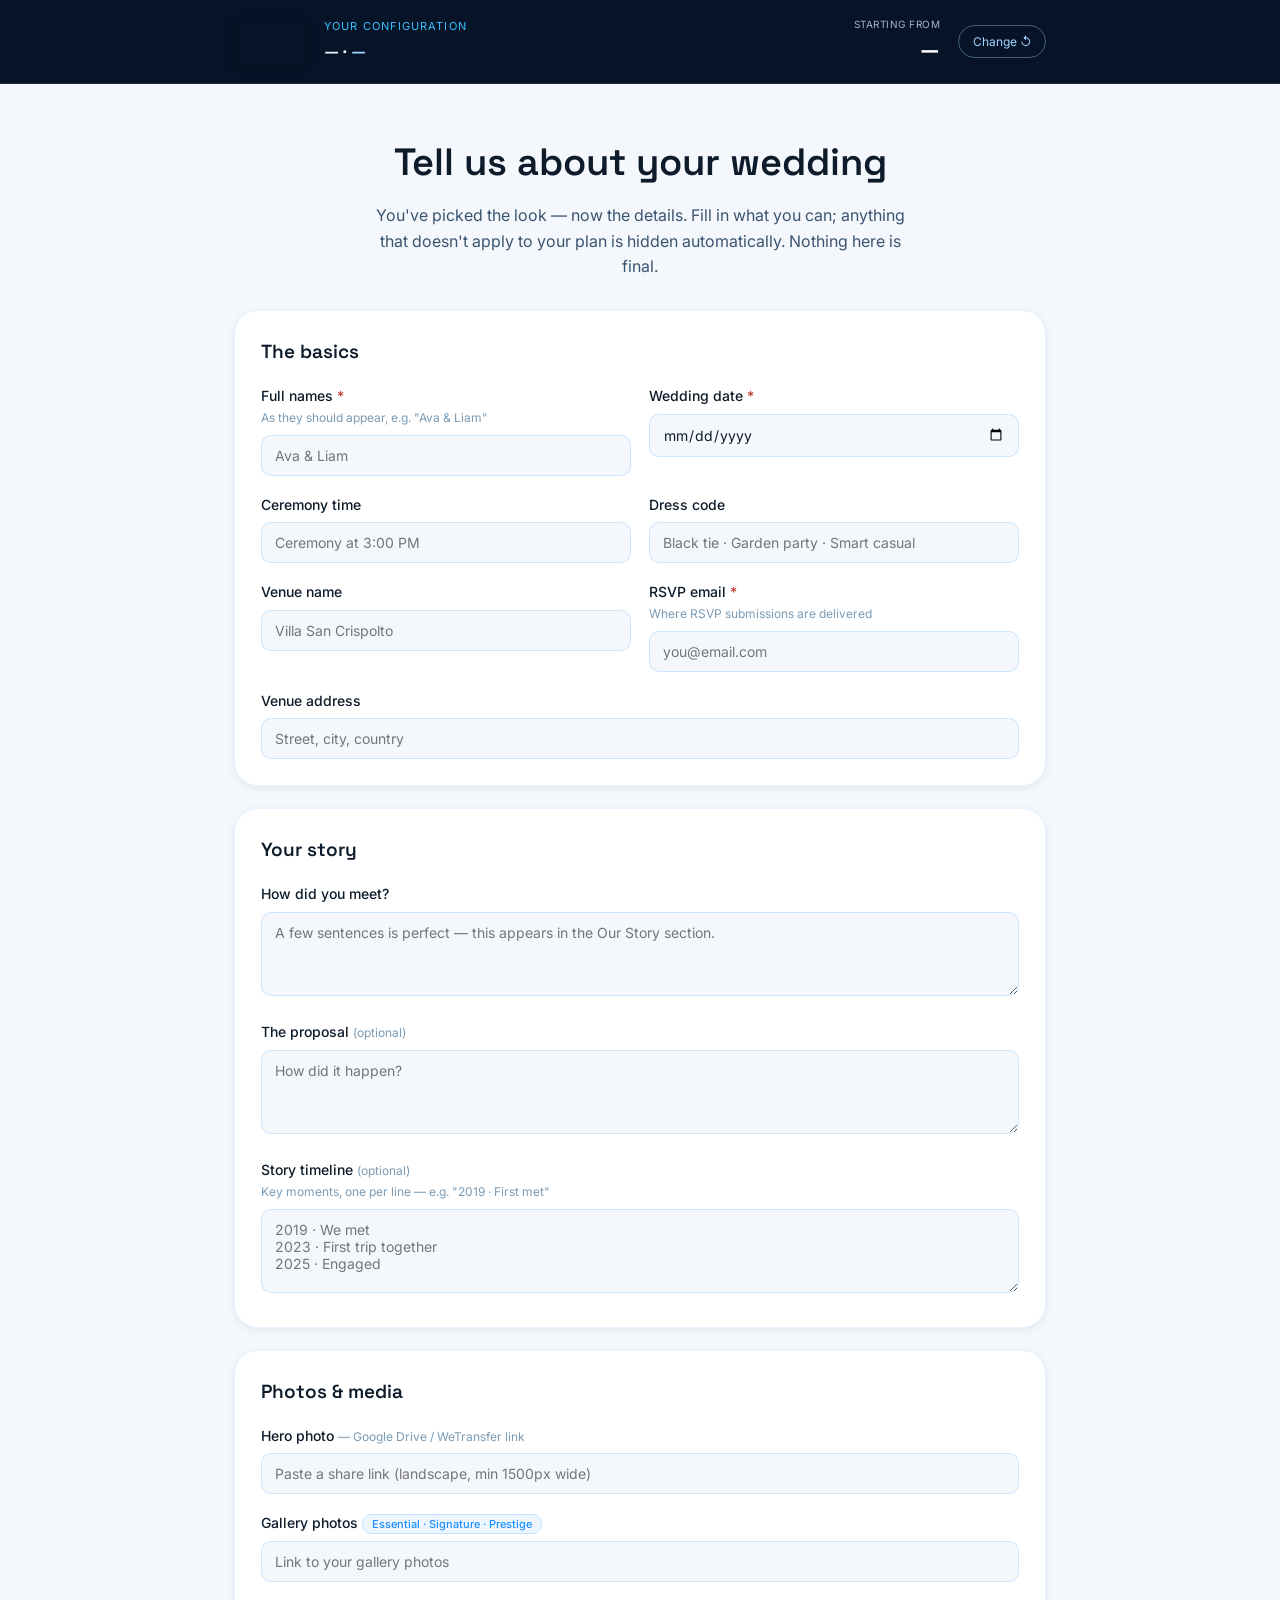
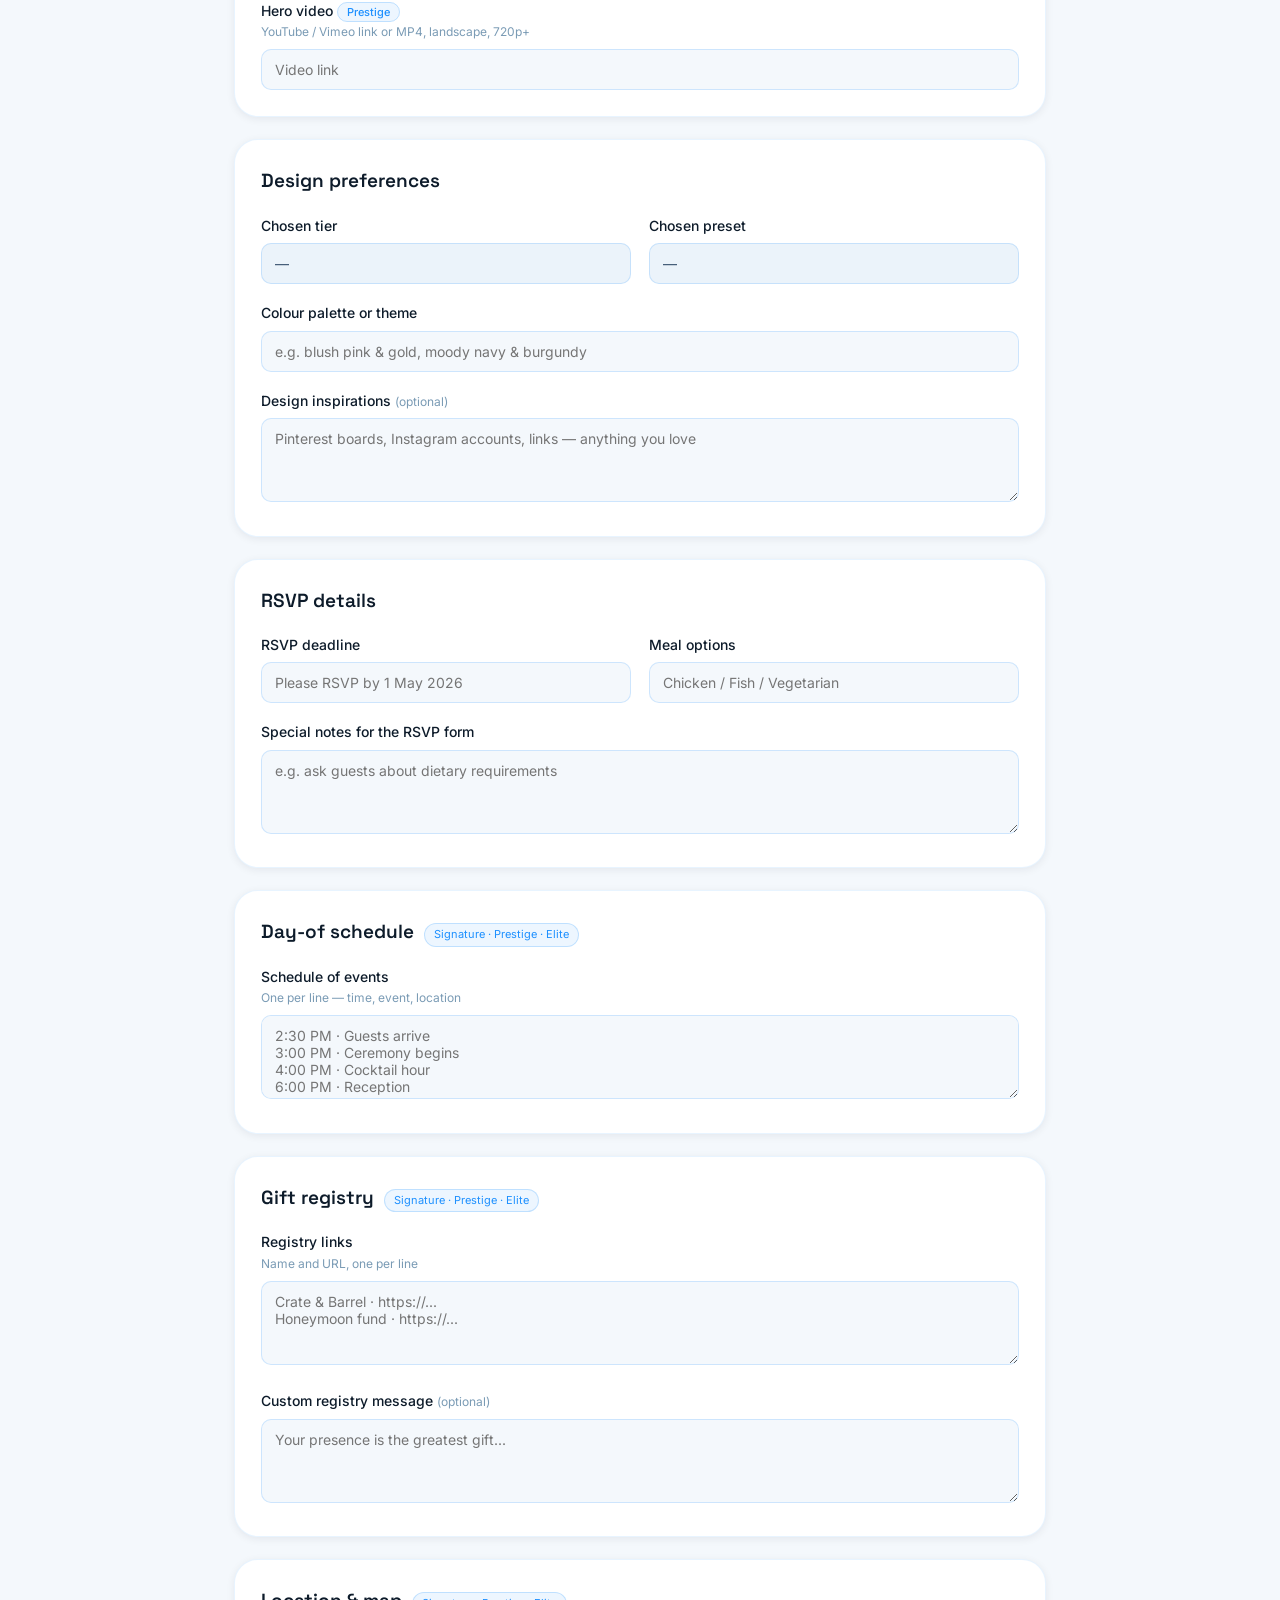
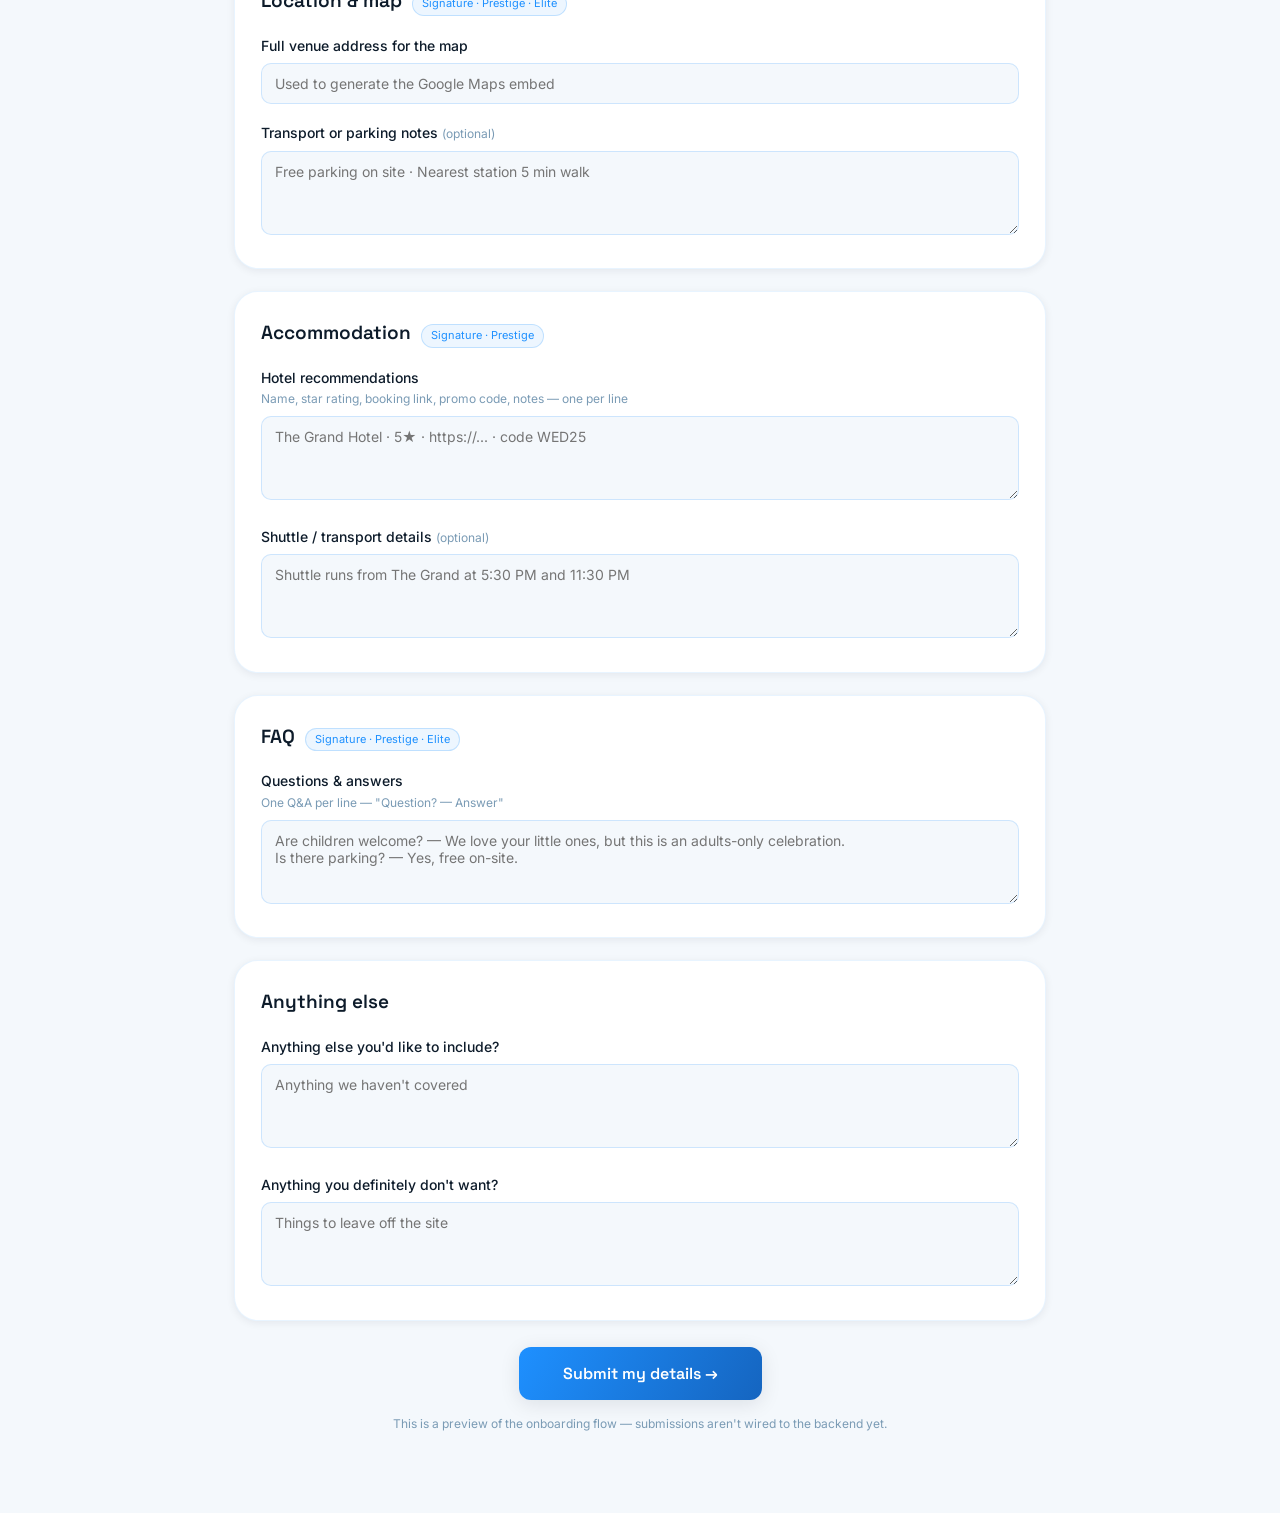
==== onboarding.html @ c230e82f "updated presets files" ====
<!DOCTYPE html>
<html lang="en">
<head>
  <meta charset="UTF-8" />
  <meta name="viewport" content="width=device-width, initial-scale=1.0" />
  <title>Your Details — Axerio Automation</title>
  <meta name="description" content="Tell us about your wedding so we can build your website. Pre-filled with your chosen tier and preset." />
  <meta name="robots" content="noindex" />

  <link rel="icon" type="image/x-icon" href="./assets/logo-3.0-zoomed-in-removebg.png">
  <link rel="preconnect" href="https://fonts.googleapis.com" />
  <link rel="preconnect" href="https://fonts.gstatic.com" crossorigin />
  <link href="https://fonts.googleapis.com/css2?family=Space+Grotesk:wght@300;400;500;600;700&family=Inter:wght@300;400;500;600&family=Cormorant+Garamond:wght@500;600&display=swap" rel="stylesheet" />

  <link rel="stylesheet" href="./css/main.css" />
  <link rel="stylesheet" href="./css/presets.css" />
  <style>
    .ob-wrap { max-width: 860px; margin: 0 auto; padding: 0 24px; }
    .ob-page { background: var(--bg); padding-bottom: 80px; }

    /* summary banner */
    .ob-summary {
      position: sticky; top: 0; z-index: 50;
      background: var(--dark); color: #EAF2FB;
      border-bottom: 1px solid rgba(255,255,255,0.10);
    }
    .ob-summary-inner {
      max-width: 860px; margin: 0 auto; padding: 16px 24px;
      display: flex; align-items: center; gap: 18px; flex-wrap: wrap;
    }
    .ob-swatch-strip { display: flex; width: 72px; height: 44px; border-radius: 8px; overflow: hidden; box-shadow: 0 2px 8px rgba(0,0,0,0.3); flex-shrink: 0; }
    .ob-swatch-strip span { flex: 1; }
    .ob-summary-text { display: flex; flex-direction: column; gap: 2px; }
    .ob-summary-text .lbl { font-size: 11px; letter-spacing: .1em; text-transform: uppercase; color: var(--copper); }
    .ob-summary-text .val { font-family: "Space Grotesk", sans-serif; font-size: 17px; font-weight: 600; }
    .ob-summary-text .val em { font-style: normal; color: #9FD4FF; }
    .ob-summary-price { margin-left: auto; text-align: right; }
    .ob-summary-price small { display: block; font-size: 10px; color: #9FB6D0; text-transform: uppercase; letter-spacing: .05em; }
    .ob-summary-price b { font-family: "Space Grotesk", sans-serif; font-size: 22px; color: #fff; }
    .ob-change { font-size: 12px; color: #9FD4FF; text-decoration: none; border: 1px solid rgba(159,212,255,0.4); border-radius: 999px; padding: 6px 14px; }
    .ob-change:hover { background: rgba(159,212,255,0.12); }

    .ob-head { padding: 48px 0 8px; text-align: center; }
    .ob-head h1 { font-family: "Space Grotesk", sans-serif; font-size: clamp(26px,4vw,38px); font-weight: 600; color: var(--text-1); margin: 0 0 10px; }
    .ob-head p { color: var(--text-2); max-width: 560px; margin: 0 auto; }

    /* form blocks */
    .ob-block { background: var(--bg-card); border: 1px solid var(--border); border-radius: var(--radius-lg); padding: 26px 26px 8px; margin-top: 22px; box-shadow: var(--shadow-sm); }
    .ob-block.is-hidden { display: none; }
    .ob-block-head { display: flex; align-items: baseline; gap: 10px; margin-bottom: 18px; }
    .ob-block-head h2 { font-family: "Space Grotesk", sans-serif; font-size: 19px; font-weight: 600; color: var(--text-1); margin: 0; }
    .ob-tier-tag { font-size: 11px; color: var(--terra); background: var(--terra-soft); border: 1px solid var(--terra-border); border-radius: 999px; padding: 2px 9px; }

    .ob-field { margin-bottom: 18px; }
    .ob-row { display: grid; grid-template-columns: 1fr 1fr; gap: 18px; }
    .ob-field label { display: block; font-size: 14px; font-weight: 500; color: var(--text-1); margin-bottom: 6px; }
    .ob-field label .req { color: #C0392B; }
    .ob-field .hint { font-size: 12px; color: var(--text-3); margin: 0 0 8px; font-weight: 400; }
    .ob-field input, .ob-field textarea, .ob-field select {
      width: 100%; font-family: inherit; font-size: 14px; color: var(--text-1);
      background: var(--bg); border: 1px solid var(--border-med); border-radius: 10px;
      padding: 11px 13px; transition: border-color .15s, box-shadow .15s;
    }
    .ob-field input:focus, .ob-field textarea:focus, .ob-field select:focus {
      outline: none; border-color: var(--terra); box-shadow: 0 0 0 3px var(--terra-soft);
    }
    .ob-field textarea { resize: vertical; min-height: 84px; }
    .ob-field input[readonly] { background: var(--bg-alt); color: var(--text-2); cursor: not-allowed; }

    .ob-actions { margin-top: 26px; text-align: center; }
    .ob-submit {
      cursor: pointer; font-family: "Space Grotesk", sans-serif; font-size: 16px; font-weight: 600; color: #fff;
      border: none; border-radius: 12px; padding: 16px 44px; box-shadow: var(--shadow-md);
      background: linear-gradient(120deg, var(--terra), var(--burgundy)); transition: transform .15s, box-shadow .2s;
    }
    .ob-submit:hover { transform: translateY(-2px); box-shadow: var(--shadow-lg); }
    .ob-disclaimer { font-size: 12px; color: var(--text-3); margin-top: 14px; }

    .ob-done { display: none; text-align: center; background: var(--bg-card); border: 1px solid var(--border); border-radius: var(--radius-lg); padding: 40px 26px; margin-top: 22px; box-shadow: var(--shadow-sm); }
    .ob-done.show { display: block; }
    .ob-done h2 { font-family: "Space Grotesk", sans-serif; color: var(--text-1); margin: 0 0 8px; }
    .ob-done p { color: var(--text-2); margin: 0 auto; max-width: 520px; }

    @media (max-width: 620px) { .ob-row { grid-template-columns: 1fr; } .ob-summary-price { margin-left: 0; } }
  </style>
</head>

<body class="ob-page">

<!-- TIER + PRESET SUMMARY (pre-filled from previous page) -->
<div class="ob-summary">
  <div class="ob-summary-inner">
    <div class="ob-swatch-strip" id="ob-swatch"></div>
    <div class="ob-summary-text">
      <span class="lbl">Your configuration</span>
      <span class="val"><span id="ob-tier">—</span> · <em id="ob-preset">—</em></span>
    </div>
    <div class="ob-summary-price">
      <small>Starting from</small>
      <b id="ob-price">—</b>
    </div>
    <a class="ob-change" href="presets.html">Change ↺</a>
  </div>
</div>

<header class="ob-head ob-wrap">
  <h1>Tell us about your wedding</h1>
  <p>You've picked the look — now the details. Fill in what you can; anything that doesn't apply to your plan is hidden automatically. Nothing here is final.</p>
</header>

<form class="ob-wrap" id="ob-form" novalidate>

  <!-- 1 · Basics -->
  <div class="ob-block">
    <div class="ob-block-head"><h2>The basics</h2></div>
    <div class="ob-row">
      <div class="ob-field"><label>Full names <span class="req">*</span><p class="hint">As they should appear, e.g. "Ava &amp; Liam"</p></label><input name="names" required placeholder="Ava & Liam" /></div>
      <div class="ob-field"><label>Wedding date <span class="req">*</span></label><input name="date" type="date" required /></div>
    </div>
    <div class="ob-row">
      <div class="ob-field"><label>Ceremony time</label><input name="time" placeholder="Ceremony at 3:00 PM" /></div>
      <div class="ob-field"><label>Dress code</label><input name="dressCode" placeholder="Black tie · Garden party · Smart casual" /></div>
    </div>
    <div class="ob-row">
      <div class="ob-field"><label>Venue name</label><input name="venueName" placeholder="Villa San Crispolto" /></div>
      <div class="ob-field"><label>RSVP email <span class="req">*</span><p class="hint">Where RSVP submissions are delivered</p></label><input name="rsvpEmail" type="email" required placeholder="you@email.com" /></div>
    </div>
    <div class="ob-field"><label>Venue address</label><input name="venueAddress" placeholder="Street, city, country" /></div>
  </div>

  <!-- 2 · Story -->
  <div class="ob-block">
    <div class="ob-block-head"><h2>Your story</h2></div>
    <div class="ob-field"><label>How did you meet?</label><textarea name="howMet" placeholder="A few sentences is perfect — this appears in the Our Story section."></textarea></div>
    <div class="ob-field"><label>The proposal <span class="hint" style="display:inline">(optional)</span></label><textarea name="proposal" placeholder="How did it happen?"></textarea></div>
    <div class="ob-field"><label>Story timeline <span class="hint" style="display:inline">(optional)</span><p class="hint">Key moments, one per line — e.g. "2019 · First met"</p></label><textarea name="timeline" placeholder="2019 · We met&#10;2023 · First trip together&#10;2025 · Engaged"></textarea></div>
  </div>

  <!-- 3 · Photos & media -->
  <div class="ob-block">
    <div class="ob-block-head"><h2>Photos &amp; media</h2></div>
    <div class="ob-field"><label>Hero photo <span class="hint" style="display:inline">— Google Drive / WeTransfer link</span></label><input name="heroPhoto" placeholder="Paste a share link (landscape, min 1500px wide)" /></div>
    <div class="ob-field" data-tiers="essential,signature,prestige"><label>Gallery photos <span class="ob-tier-tag">Essential · Signature · Prestige</span></label><input name="gallery" placeholder="Link to your gallery photos" /></div>
    <div class="ob-field" data-tiers="prestige"><label>Hero video <span class="ob-tier-tag">Prestige</span><p class="hint">YouTube / Vimeo link or MP4, landscape, 720p+</p></label><input name="heroVideo" placeholder="Video link" /></div>
  </div>

  <!-- 4 · Design preferences -->
  <div class="ob-block">
    <div class="ob-block-head"><h2>Design preferences</h2></div>
    <div class="ob-row">
      <div class="ob-field"><label>Chosen tier</label><input name="tierLocked" readonly /></div>
      <div class="ob-field"><label>Chosen preset</label><input name="presetLocked" readonly /></div>
    </div>
    <div class="ob-field"><label>Colour palette or theme</label><input name="palette" placeholder="e.g. blush pink &amp; gold, moody navy &amp; burgundy" /></div>
    <div class="ob-field"><label>Design inspirations <span class="hint" style="display:inline">(optional)</span></label><textarea name="inspiration" placeholder="Pinterest boards, Instagram accounts, links — anything you love"></textarea></div>
  </div>

  <!-- 5 · RSVP -->
  <div class="ob-block">
    <div class="ob-block-head"><h2>RSVP details</h2></div>
    <div class="ob-row">
      <div class="ob-field"><label>RSVP deadline</label><input name="rsvpDeadline" placeholder="Please RSVP by 1 May 2026" /></div>
      <div class="ob-field"><label>Meal options</label><input name="meals" placeholder="Chicken / Fish / Vegetarian" /></div>
    </div>
    <div class="ob-field"><label>Special notes for the RSVP form</label><textarea name="rsvpNotes" placeholder="e.g. ask guests about dietary requirements"></textarea></div>
  </div>

  <!-- 6 · Schedule -->
  <div class="ob-block" data-tiers="signature,prestige,elite">
    <div class="ob-block-head"><h2>Day-of schedule</h2><span class="ob-tier-tag">Signature · Prestige · Elite</span></div>
    <div class="ob-field"><label>Schedule of events<p class="hint">One per line — time, event, location</p></label><textarea name="schedule" placeholder="2:30 PM · Guests arrive&#10;3:00 PM · Ceremony begins&#10;4:00 PM · Cocktail hour&#10;6:00 PM · Reception"></textarea></div>
  </div>

  <!-- 7 · Registry -->
  <div class="ob-block" data-tiers="signature,prestige,elite">
    <div class="ob-block-head"><h2>Gift registry</h2><span class="ob-tier-tag">Signature · Prestige · Elite</span></div>
    <div class="ob-field"><label>Registry links<p class="hint">Name and URL, one per line</p></label><textarea name="registry" placeholder="Crate & Barrel · https://...&#10;Honeymoon fund · https://..."></textarea></div>
    <div class="ob-field"><label>Custom registry message <span class="hint" style="display:inline">(optional)</span></label><textarea name="registryMsg" placeholder="Your presence is the greatest gift..."></textarea></div>
  </div>

  <!-- 8 · Location -->
  <div class="ob-block" data-tiers="signature,prestige,elite">
    <div class="ob-block-head"><h2>Location &amp; map</h2><span class="ob-tier-tag">Signature · Prestige · Elite</span></div>
    <div class="ob-field"><label>Full venue address for the map</label><input name="mapAddress" placeholder="Used to generate the Google Maps embed" /></div>
    <div class="ob-field"><label>Transport or parking notes <span class="hint" style="display:inline">(optional)</span></label><textarea name="transport" placeholder="Free parking on site · Nearest station 5 min walk"></textarea></div>
  </div>

  <!-- 9 · Accommodation -->
  <div class="ob-block" data-tiers="signature,prestige">
    <div class="ob-block-head"><h2>Accommodation</h2><span class="ob-tier-tag">Signature · Prestige</span></div>
    <div class="ob-field"><label>Hotel recommendations<p class="hint">Name, star rating, booking link, promo code, notes — one per line</p></label><textarea name="hotels" placeholder="The Grand Hotel · 5★ · https://... · code WED25"></textarea></div>
    <div class="ob-field"><label>Shuttle / transport details <span class="hint" style="display:inline">(optional)</span></label><textarea name="shuttle" placeholder="Shuttle runs from The Grand at 5:30 PM and 11:30 PM"></textarea></div>
  </div>

  <!-- 10 · FAQ -->
  <div class="ob-block" data-tiers="signature,prestige,elite">
    <div class="ob-block-head"><h2>FAQ</h2><span class="ob-tier-tag">Signature · Prestige · Elite</span></div>
    <div class="ob-field"><label>Questions &amp; answers<p class="hint">One Q&amp;A per line — "Question? — Answer"</p></label><textarea name="faq" placeholder="Are children welcome? — We love your little ones, but this is an adults-only celebration.&#10;Is there parking? — Yes, free on-site."></textarea></div>
  </div>

  <!-- 11 · Anything else -->
  <div class="ob-block">
    <div class="ob-block-head"><h2>Anything else</h2></div>
    <div class="ob-field"><label>Anything else you'd like to include?</label><textarea name="extra" placeholder="Anything we haven't covered"></textarea></div>
    <div class="ob-field"><label>Anything you definitely don't want?</label><textarea name="avoid" placeholder="Things to leave off the site"></textarea></div>
  </div>

  <div class="ob-actions">
    <button class="ob-submit" type="submit">Submit my details →</button>
    <p class="ob-disclaimer">This is a preview of the onboarding flow — submissions aren't wired to the backend yet.</p>
  </div>
</form>

<!-- success state -->
<div class="ob-done ob-wrap" id="ob-done">
  <h2>Got it — thank you! 🥂</h2>
  <p>This is where the onboarding form will hand off to our backend. For now, your selections were captured in the page (open the console to see the payload). Next step: wiring this to email + the sites API.</p>
</div>

<!-- shared data: PRESETS + TIERS -->
<script src="js/presets.js"></script>
<script>
  (function () {
    var params = new URLSearchParams(window.location.search);
    var tierId   = params.get('tier');
    var presetId = params.get('preset');

    var tier   = (typeof TIERS !== 'undefined')   ? TIERS.find(function (t) { return t.id === tierId; }) : null;
    var preset = (typeof PRESETS !== 'undefined') ? PRESETS.find(function (p) { return p.key === presetId; }) : null;

    var tierName   = tier ? tier.name : (params.get('tierName') || '—');
    var presetName = preset ? preset.name : (params.get('presetName') || '—');
    var price      = tier ? tier.price : (params.get('price') || '');

    // banner
    document.getElementById('ob-tier').textContent   = tierName;
    document.getElementById('ob-preset').textContent = presetName;
    document.getElementById('ob-price').textContent  = price || '—';

    // locked fields
    var tl = document.querySelector('[name="tierLocked"]');   if (tl) tl.value = tierName + (price ? '  ·  ' + price : '');
    var pl = document.querySelector('[name="presetLocked"]'); if (pl) pl.value = presetName + (preset ? '  ·  ' + preset.style : '');

    // swatch preview
    var sw = document.getElementById('ob-swatch');
    if (sw && preset) {
      ['bg','accent','c2','c3','c4'].forEach(function (k) {
        var s = document.createElement('span'); s.style.background = preset.palette[k]; sw.appendChild(s);
      });
    }

    // tier-aware visibility: hide any block/field whose data-tiers excludes this tier
    if (tierId) {
      document.querySelectorAll('[data-tiers]').forEach(function (el) {
        var allowed = el.getAttribute('data-tiers').split(',');
        if (allowed.indexOf(tierId) === -1) {
          if (el.classList.contains('ob-block')) el.classList.add('is-hidden');
          else el.style.display = 'none';
        }
      });
    }
    document.title = presetName + ' · ' + tierName + ' — Axerio Automation';

    // scaffold submit
    var form = document.getElementById('ob-form');
    form.addEventListener('submit', function (e) {
      e.preventDefault();
      var data = Object.fromEntries(new FormData(form).entries());
      data.__tier = tierId; data.__preset = presetId;
      console.log('[Axerio onboarding] captured payload:', data);
      form.style.display = 'none';
      document.querySelector('.ob-head').style.display = 'none';
      var done = document.getElementById('ob-done'); done.classList.add('show');
      done.scrollIntoView({ behavior: 'smooth' });
    });
  })();
</script>
</body>
</html>
---- css/main.css ----
/* =============================================================
   AXERIO AUTOMATION — css/main.css
   Palette: logo-matched  deep navy / electric blue / ice white
   ============================================================= */

*, *::before, *::after { box-sizing: border-box; margin: 0; padding: 0; }

/* ── DESIGN TOKENS ─────────────────────────────────────────── */
:root {
  /* backgrounds */
  --bg:       #F4F8FC;
  --bg-alt:   #EBF3FA;
  --bg-card:  #FFFFFF;

  /* logo colours */
  --terra:         #1E90FF;               /* electric blue  — logo dot  */
  --terra-soft:    rgba(30,144,255,0.08);
  --terra-border:  rgba(30,144,255,0.22);
  --burgundy:      #1565C0;               /* deep blue  — logo gBlue    */
  --copper:        #3BBFFF;               /* sky blue   — logo gBlue hi */
  --espresso:      #071428;
  --dark:          #071428;               /* deep navy  — nav / footer  */

  /* text */
  --text-1:   #0D1B2A;
  --text-2:   #3A5470;
  --text-3:   #7A9BB5;

  /* borders */
  --border:        rgba(30,144,255,0.10);
  --border-med:    rgba(30,144,255,0.18);
  --border-strong: rgba(30,144,255,0.35);

  /* shadows */
  --shadow-sm: 0 2px  8px rgba(7,20,40,0.07);
  --shadow-md: 0 4px 20px rgba(7,20,40,0.10);
  --shadow-lg: 0 8px 40px rgba(7,20,40,0.16);

  --radius:    16px;
  --radius-lg: 24px;
}

/* ── BASE ──────────────────────────────────────────────────── */
html { scroll-behavior: smooth; overflow-x: hidden; }
body { font-family: "Inter", sans-serif; background: var(--bg); color: var(--text-1); overflow-x: hidden; line-height: 1.6; }

/* ── SCROLLBAR ─────────────────────────────────────────────── */
::-webkit-scrollbar         { width: 6px; }
::-webkit-scrollbar-track   { background: var(--bg-alt); }
::-webkit-scrollbar-thumb   { background: var(--terra); border-radius: 100px; }
::-webkit-scrollbar-thumb:hover { background: var(--burgundy); }
*                           { scrollbar-width: thin; scrollbar-color: var(--terra) var(--bg-alt); }

/* ── CANVAS ────────────────────────────────────────────────── */
#bg-canvas { position: fixed; inset: 0; z-index: 0; pointer-events: none; opacity: 0.18; }

/* ── LAYOUT ────────────────────────────────────────────────── */
.container { max-width: 1200px; margin: 0 auto; padding: 0 24px; }

/* ── NAV ───────────────────────────────────────────────────── */
nav {
  position: fixed; top: 0; left: 0; right: 0; z-index: 100;
  padding: 0 24px; height: 72px;
  display: flex; align-items: center; justify-content: space-between;
  background: rgba(7,20,40,0.97);
  backdrop-filter: blur(16px);
  -webkit-backdrop-filter: blur(16px);
  border-bottom: 0.5px solid rgba(30,144,255,0.15);
}
.nav-logo { display: flex; align-items: center; gap: 10px; text-decoration: none; }
.nav-logo img { height: 40px; width: auto; }
.nav-links { display: flex; align-items: center; gap: 32px; }
.nav-links a { color: rgba(255,255,255,0.6); text-decoration: none; font-size: 0.9rem; font-weight: 500; letter-spacing: 0.2px; transition: color 0.2s; }
.nav-links a:hover { color: #fff; }
.nav-cta {
  background: var(--terra) !important; color: #fff !important;
  padding: 9px 22px; border-radius: 100px;
  font-weight: 600 !important; font-size: 0.875rem !important;
  transition: background 0.2s, transform 0.15s !important;
}
.nav-cta:hover { background: var(--burgundy) !important; transform: translateY(-1px); opacity: 1 !important; }

/* ── HERO ──────────────────────────────────────────────────── */
#hero { position: relative; z-index: 1; min-height: 100vh; display: flex; align-items: center; padding: 120px 24px 80px; overflow: hidden; }
.hero-inner { max-width: 1200px; margin: 0 auto; width: 100%; display: grid; grid-template-columns: 1fr 1fr; gap: 60px; align-items: center; }

.badge {
  display: inline-flex; align-items: center; gap: 8px;
  background: var(--terra-soft); border: 0.5px solid var(--terra-border);
  color: var(--terra); font-size: 0.78rem; font-weight: 600;
  letter-spacing: 1.2px; text-transform: uppercase;
  padding: 7px 16px; border-radius: 100px; margin-bottom: 24px;
}
.badge::before {
  content: ""; width: 7px; height: 7px; border-radius: 50%;
  background: var(--terra); flex-shrink: 0; animation: pulse-dot 2s infinite;
}
@keyframes pulse-dot {
  0%,100% { opacity:1; box-shadow:0 0 0 0 rgba(30,144,255,0.45); }
  50%     { opacity:0.7; box-shadow:0 0 0 6px rgba(30,144,255,0); }
}

.gradient-text {
  background: linear-gradient(135deg, #3BBFFF 0%, #1565C0 100%);
  -webkit-background-clip: text; -webkit-text-fill-color: transparent; background-clip: text;
}

.hero-title { font-family: "Space Grotesk", sans-serif; font-size: clamp(2.6rem,5vw,4.2rem); font-weight: 700; line-height: 1.1; letter-spacing: -1px; color: var(--text-1); margin-bottom: 24px; }
.hero-subtitle { font-size: clamp(1rem,2vw,1.15rem); color: var(--text-2); line-height: 1.75; max-width: 520px; margin-bottom: 40px; }
.hero-actions { display: flex; gap: 16px; flex-wrap: wrap; }

.btn-primary {
  display: inline-flex; align-items: center; gap: 8px;
  background: var(--dark); color: #fff; font-weight: 600; font-size: 0.95rem;
  padding: 14px 32px; border-radius: 12px; text-decoration: none;
  box-shadow: var(--shadow-md); transition: background 0.2s, transform 0.2s, box-shadow 0.2s;
}
.btn-primary:hover { background: var(--burgundy); transform: translateY(-2px); box-shadow: var(--shadow-lg); }

.btn-ghost {
  display: inline-flex; align-items: center; gap: 8px;
  background: transparent; color: var(--text-2); font-weight: 500; font-size: 0.95rem;
  padding: 14px 28px; border-radius: 12px; text-decoration: none;
  border: 0.5px solid var(--border-med); transition: color 0.2s, border-color 0.2s, background 0.2s;
}
.btn-ghost:hover { color: var(--dark); border-color: var(--border-strong); background: rgba(30,144,255,0.05); }

.hero-visual { position: relative; display: flex; justify-content: center; align-items: center; }
.orb { position: absolute; border-radius: 50%; pointer-events: none; filter: blur(80px); z-index: -1; }
.orb-1 { width: 400px; height: 400px; background: rgba(30,144,255,0.10); top: -80px; right: -60px; }
.orb-2 { width: 300px; height: 300px; background: rgba(21,101,192,0.08); bottom: 20px; left: -40px; }

.hero-card {
  position: relative; width: 100%; max-width: 440px;
  background: var(--bg-card); border: 0.5px solid var(--border-med);
  border-radius: var(--radius-lg); padding: 36px 32px;
  box-shadow: var(--shadow-lg); overflow: hidden;
  transform-style: preserve-3d; transition: transform 0.1s ease-out, box-shadow 0.1s ease-out;
}
.hero-card::before { content: ""; position: absolute; inset: 0; background: linear-gradient(135deg,rgba(30,144,255,0.03) 0%,rgba(59,191,255,0.02) 100%); border-radius: inherit; pointer-events: none; }

.card-header { display: flex; align-items: center; gap: 12px; margin-bottom: 28px; }
.card-icon { width: 44px; height: 44px; border-radius: 12px; background: var(--terra-soft); border: 0.5px solid var(--terra-border); display: flex; align-items: center; justify-content: center; font-size: 1.3rem; }
.card-title { font-family: "Space Grotesk", sans-serif; font-weight: 600; font-size: 1rem; color: var(--text-1); }
.card-sub { color: var(--text-3); font-size: 0.78rem; }

.card-preview { background: var(--bg-alt); border-radius: 12px; overflow: hidden; margin-bottom: 20px; }
.preview-bar { height: 4px; background: linear-gradient(90deg,var(--terra),var(--burgundy)); }
.preview-body { padding: 20px 16px; display: grid; grid-template-columns: 1fr 1fr; gap: 10px; }
.preview-item { background: var(--bg-card); border: 0.5px solid var(--border); border-radius: 8px; padding: 12px 10px; }
.preview-item .pi-label { font-size: 0.68rem; color: var(--text-3); margin-bottom: 4px; }
.preview-item .pi-val { font-family: "Space Grotesk", sans-serif; font-size: 1.05rem; font-weight: 700; }

.card-tags { display: flex; gap: 8px; flex-wrap: wrap; }
.tag { font-size: 0.72rem; font-weight: 600; padding: 4px 10px; border-radius: 100px; border: 0.5px solid; }
.tag-blue   { color: var(--terra);    border-color: var(--terra-border); background: var(--terra-soft); }
.tag-cyan   { color: var(--burgundy); border-color: rgba(21,101,192,0.28); background: rgba(21,101,192,0.07); }
.tag-silver { color: var(--text-2);   border-color: var(--border-med); background: rgba(30,144,255,0.05); }

/* ── STATS ─────────────────────────────────────────────────── */
#stats { position: relative; z-index: 1; padding: 0 24px; margin-top: -20px; }
.stats-grid { max-width: 1200px; margin: 0 auto; display: grid; grid-template-columns: repeat(4,1fr); background: var(--bg-card); border: 0.5px solid var(--border-med); border-radius: var(--radius-lg); box-shadow: var(--shadow-md); overflow: hidden; }
.stat-item { padding: 28px 24px; text-align: center; border-right: 0.5px solid var(--border); }
.stat-item:last-child { border-right: none; }
.stat-value { font-family: "Space Grotesk", sans-serif; font-size: clamp(1.8rem,3vw,2.4rem); font-weight: 700; color: var(--dark); display: block; margin-bottom: 4px; }
.stat-label { font-size: 0.78rem; color: var(--text-3); font-weight: 500; text-transform: uppercase; letter-spacing: 0.8px; }

/* ── SECTIONS ──────────────────────────────────────────────── */
section { position: relative; z-index: 1; padding: 100px 24px; }
.section-tag { display: inline-flex; align-items: center; gap: 6px; background: var(--terra-soft); border: 0.5px solid var(--terra-border); color: var(--terra); font-size: 0.72rem; font-weight: 700; letter-spacing: 1.5px; text-transform: uppercase; padding: 6px 14px; border-radius: 100px; margin-bottom: 20px; }
.section-title { font-family: "Space Grotesk", sans-serif; font-size: clamp(2rem,4vw,3rem); font-weight: 700; line-height: 1.15; letter-spacing: -0.5px; color: var(--text-1); margin-bottom: 16px; }
.section-sub { font-size: clamp(1rem,2vw,1.1rem); color: var(--text-2); max-width: 580px; line-height: 1.75; }

/* ── FEATURES ──────────────────────────────────────────────── */
#features .features-grid { max-width: 1200px; margin: 60px auto 0; display: grid; grid-template-columns: repeat(3,1fr); gap: 24px; }
.feature-card { background: var(--bg-card); border: 0.5px solid var(--border); border-radius: var(--radius-lg); padding: 32px 28px; box-shadow: var(--shadow-sm); transition: border-color 0.25s, box-shadow 0.25s, transform 0.15s; cursor: default; position: relative; isolation: isolate; }
.feature-card:hover { border-color: var(--terra-border); box-shadow: var(--shadow-lg); transform: translateY(-3px); }
.feature-icon { width: 52px; height: 52px; border-radius: 14px; display: flex; align-items: center; justify-content: center; font-size: 1.4rem; margin-bottom: 20px; }
.fi-blue  { background: var(--terra-soft); }
.fi-cyan  { background: rgba(21,101,192,0.07); }
.fi-white { background: var(--bg-alt); }
.feature-title { font-family: "Space Grotesk", sans-serif; font-size: 1.1rem; font-weight: 600; color: var(--text-1); margin-bottom: 10px; }
.feature-desc { font-size: 0.9rem; color: var(--text-2); line-height: 1.7; }

/* ── PROCESS ───────────────────────────────────────────────── */
#process { background: var(--bg-alt); }
#process .process-grid { max-width: 1200px; margin: 60px auto 0; display: grid; grid-template-columns: repeat(4,1fr); gap: 24px; position: relative; }
#process .process-grid::before { content: ""; position: absolute; top: 32px; left: 10%; right: 10%; height: 0.5px; background: linear-gradient(90deg,transparent,var(--terra),transparent); opacity: 0.3; }
.process-step { text-align: center; padding: 0 16px; position: relative; }
.step-number { width: 64px; height: 64px; border-radius: 50%; background: var(--dark); color: #fff; display: flex; align-items: center; justify-content: center; font-family: "Space Grotesk", sans-serif; font-size: 1.4rem; font-weight: 700; margin: 0 auto 20px; box-shadow: var(--shadow-md); }
.step-title { font-family: "Space Grotesk", sans-serif; font-size: 1rem; font-weight: 600; color: var(--text-1); margin-bottom: 10px; }
.step-desc { font-size: 0.85rem; color: var(--text-2); line-height: 1.65; }

/* ── PHASES ────────────────────────────────────────────────── */
#phases .phases-grid { max-width: 1200px; margin: 60px auto 0; display: grid; grid-template-columns: 1fr 1fr; gap: 32px; }
.phase-card { background: var(--bg-card); border: 0.5px solid var(--border); border-radius: var(--radius-lg); padding: 40px 36px; position: relative; overflow: hidden; box-shadow: var(--shadow-sm); transition: transform 0.25s, box-shadow 0.25s; }
.phase-card:hover { transform: translateY(-4px); box-shadow: var(--shadow-lg); }
.phase-card.active { border-color: var(--terra-border); box-shadow: var(--shadow-md); }
.phase-card.active::before { content: ""; position: absolute; top: 0; left: 0; right: 0; height: 3px; background: linear-gradient(90deg,var(--terra),var(--burgundy)); }
.phase-card.upcoming { border-color: var(--border); }
.phase-card.upcoming::before { content: ""; position: absolute; top: 0; left: 0; right: 0; height: 3px; background: var(--bg-alt); }
.phase-label { font-size: 0.72rem; font-weight: 700; letter-spacing: 1.5px; text-transform: uppercase; margin-bottom: 16px; }
.phase-label.live   { color: #1565C0; }
.phase-label.coming { color: var(--text-3); }
.phase-title { font-family: "Space Grotesk", sans-serif; font-size: 1.5rem; font-weight: 700; color: var(--text-1); margin-bottom: 12px; }
.phase-desc { font-size: 0.92rem; color: var(--text-2); line-height: 1.7; margin-bottom: 24px; }
.phase-perks { list-style: none; display: flex; flex-direction: column; gap: 10px; }
.phase-perks li { display: flex; align-items: flex-start; gap: 10px; font-size: 0.88rem; color: var(--text-2); }
.phase-perks li::before { content: "\2713"; color: var(--terra); font-weight: 700; flex-shrink: 0; margin-top: 1px; }
.phase-card.upcoming .phase-perks li::before { content: "\25CE"; color: var(--text-3); }

/* ── TRUST ─────────────────────────────────────────────────── */
#trust { background: var(--bg-alt); }
.trust-header { max-width: 1200px; margin: 0 auto 60px; }
.trust-strip { max-width: 1200px; margin: 0 auto 48px; display: flex; align-items: center; gap: 20px; flex-wrap: wrap; }
.trust-badge { display: flex; align-items: center; gap: 8px; background: rgba(21,101,192,0.07); border: 0.5px solid rgba(21,101,192,0.22); color: #1565C0; font-size: 0.78rem; font-weight: 600; letter-spacing: 0.5px; padding: 7px 14px; border-radius: 100px; }
.testimonials-grid { max-width: 1200px; margin: 0 auto; display: grid; grid-template-columns: repeat(3,1fr); gap: 24px; }
.review-card { background: var(--bg-card); border: 0.5px solid var(--border); border-radius: var(--radius-lg); padding: 32px 28px; box-shadow: var(--shadow-sm); }
.review-stars { color: var(--copper); font-size: 1rem; letter-spacing: 2px; margin-bottom: 16px; }
.review-quote { font-size: 0.92rem; color: var(--text-2); line-height: 1.75; margin-bottom: 24px; font-style: italic; }
.review-author { display: flex; align-items: center; gap: 12px; }
.review-avatar { width: 40px; height: 40px; border-radius: 50%; background: var(--dark); color: #fff; display: flex; align-items: center; justify-content: center; font-weight: 700; font-size: 0.85rem; }
.review-name { font-size: 0.9rem; font-weight: 600; color: var(--text-1); }
.review-role { font-size: 0.75rem; color: var(--text-3); }

/* ── CONTACT ───────────────────────────────────────────────── */
#contact { padding: 100px 24px; }
.contact-inner { max-width: 1200px; margin: 0 auto; display: grid; grid-template-columns: 1fr 1fr; gap: 80px; align-items: start; }
.contact-info .info-links { margin-top: 32px; display: flex; flex-direction: column; gap: 16px; align-items: flex-start; }
.info-link { display: flex; align-items: center; gap: 14px; text-decoration: none; color: var(--text-2); font-size: 0.92rem; transition: color 0.2s; }
.info-link:hover { color: var(--dark); }
.info-icon { width: 40px; height: 40px; border-radius: 10px; background: var(--bg-card); border: 0.5px solid var(--border-med); box-shadow: var(--shadow-sm); display: flex; align-items: center; justify-content: center; font-size: 1.1rem; flex-shrink: 0; }
.contact-form-wrap { background: var(--bg-card); border: 0.5px solid var(--border-med); border-radius: var(--radius-lg); padding: 40px 36px; box-shadow: var(--shadow-md); }
.form-row { margin-bottom: 20px; }
.form-row label { display: block; font-size: 0.8rem; font-weight: 600; color: var(--text-3); text-transform: uppercase; letter-spacing: 0.8px; margin-bottom: 8px; }
.form-row input, .form-row select, .form-row textarea { width: 100%; background: var(--bg); border: 0.5px solid var(--border-med); border-radius: 10px; padding: 12px 16px; color: var(--text-1); font-family: "Inter",sans-serif; font-size: 0.9rem; outline: none; transition: border-color 0.2s; appearance: none; }
.form-row input:focus, .form-row select:focus, .form-row textarea:focus { border-color: rgba(30,144,255,0.5); }
.form-row select { background-image: url("data:image/svg+xml,%3Csvg xmlns='http://www.w3.org/2000/svg' width='12' height='8' viewBox='0 0 12 8'%3E%3Cpath d='M1 1l5 5 5-5' stroke='%237A9BB5' stroke-width='1.5' fill='none' stroke-linecap='round'/%3E%3C/svg%3E"); background-repeat: no-repeat; background-position: right 14px center; background-color: var(--bg); padding-right: 36px; }
.form-row select option { background: var(--bg-card); color: var(--text-1); }
.form-row textarea { resize: vertical; min-height: 120px; }
.form-grid { display: grid; grid-template-columns: 1fr 1fr; gap: 16px; }
.btn-submit { width: 100%; background: var(--dark); color: #fff; font-family: "Inter",sans-serif; font-weight: 600; font-size: 0.95rem; padding: 14px 24px; border-radius: 12px; border: none; cursor: pointer; box-shadow: var(--shadow-md); transition: background 0.2s, transform 0.15s; }
.btn-submit:hover { background: var(--burgundy); transform: translateY(-1px); }
#form-status { margin-top: 14px; font-size: 0.85rem; text-align: center; min-height: 20px; }
#form-status.success { color: #1565C0; }
#form-status.error   { color: #C0282A; }

/* ── FOOTER ────────────────────────────────────────────────── */
footer { position: relative; z-index: 1; background: var(--dark); padding: 60px 24px 32px; }
.footer-inner { max-width: 1200px; margin: 0 auto; }
.footer-top { display: grid; grid-template-columns: 2fr 1fr 1fr 1fr 1fr; gap: 40px; margin-bottom: 48px; }
.footer-brand img { height: 38px; width: auto; margin-bottom: 16px; }
.footer-tagline { font-size: 0.85rem; color: rgba(255,255,255,0.4); line-height: 1.7; max-width: 240px; }
.footer-col h4 { font-size: 0.75rem; font-weight: 700; text-transform: uppercase; letter-spacing: 1.2px; color: rgba(255,255,255,0.3); margin-bottom: 16px; }
.footer-col a { display: block; color: rgba(255,255,255,0.55); text-decoration: none; font-size: 0.87rem; margin-bottom: 10px; transition: color 0.2s; }
.footer-col a:hover { color: rgba(255,255,255,0.9); }
.footer-bottom { display: flex; align-items: center; justify-content: space-between; padding-top: 32px; border-top: 0.5px solid rgba(255,255,255,0.08); flex-wrap: wrap; gap: 16px; }
.footer-copy { font-size: 0.8rem; color: rgba(255,255,255,0.3); }
.footer-socials { display: flex; gap: 12px; }
.social-pill { display: flex; align-items: center; gap: 6px; background: rgba(255,255,255,0.06); border: 0.5px solid rgba(255,255,255,0.12); color: rgba(255,255,255,0.55); text-decoration: none; font-size: 0.78rem; font-weight: 500; padding: 6px 14px; border-radius: 100px; transition: color 0.2s, border-color 0.2s, background 0.2s; }
.social-pill:hover { color: #fff; border-color: rgba(255,255,255,0.25); background: rgba(255,255,255,0.1); }

/* ── REVEAL ────────────────────────────────────────────────── */
.reveal { opacity: 0; transform: translateY(28px); transition: opacity 0.65s ease, transform 0.65s ease; }
.reveal.visible { opacity: 1; transform: translateY(0); }
.reveal-delay-1 { transition-delay: 0.1s; }
.reveal-delay-2 { transition-delay: 0.2s; }
.reveal-delay-3 { transition-delay: 0.3s; }
.reveal-delay-4 { transition-delay: 0.4s; }

/* ── HAMBURGER ─────────────────────────────────────────────── */
.hamburger { display: none; flex-direction: column; gap: 5px; background: none; border: none; cursor: pointer; padding: 4px; }
.hamburger span { display: block; width: 24px; height: 2px; background: rgba(255,255,255,0.8); border-radius: 2px; transition: transform 0.3s, opacity 0.3s; }
.hamburger.open span:nth-child(1) { transform: translateY(7px) rotate(45deg); }
.hamburger.open span:nth-child(2) { opacity: 0; }
.hamburger.open span:nth-child(3) { transform: translateY(-7px) rotate(-45deg); }
.mobile-menu { display: none; position: fixed; top: 72px; left: 0; right: 0; background: rgba(7,20,40,0.98); backdrop-filter: blur(20px); border-bottom: 0.5px solid rgba(30,144,255,0.15); padding: 24px; z-index: 99; flex-direction: column; gap: 8px; }
.mobile-menu.open { display: flex; }
.mobile-menu a { color: rgba(255,255,255,0.65); text-decoration: none; font-size: 1rem; font-weight: 500; padding: 12px 0; border-bottom: 0.5px solid rgba(255,255,255,0.08); transition: color 0.2s; }
.mobile-menu a:hover { color: #fff; }
.mobile-menu .nav-cta { border: none; text-align: center; padding: 14px; border-radius: 10px; }

/* ── RESPONSIVE ────────────────────────────────────────────── */
@media (max-width: 1100px) {
  .hero-inner { gap: 40px; }
  #features .features-grid { grid-template-columns: repeat(2,1fr); }
  .footer-top { grid-template-columns: 1fr 1fr; gap: 32px; }
}
@media (max-width: 768px) {
  .nav-links { display: none; }
  .hamburger { display: flex; }
  .hero-inner { grid-template-columns: 1fr; }
  .hero-visual { display: none; }
  .stats-grid { grid-template-columns: repeat(2,1fr); }
  .stat-item:nth-child(2) { border-right: none; }
  .stat-item:nth-child(3) { border-top: 0.5px solid var(--border); }
  #features .features-grid { grid-template-columns: 1fr; }
  #process .process-grid { grid-template-columns: 1fr 1fr; gap: 32px; }
  #process .process-grid::before { display: none; }
  #phases .phases-grid { grid-template-columns: 1fr; }
  .testimonials-grid { grid-template-columns: 1fr; }
  .contact-inner { grid-template-columns: 1fr; gap: 48px; }
  .footer-top { grid-template-columns: 1fr; gap: 24px; }
  .footer-bottom { flex-direction: column; align-items: flex-start; }
}
@media (max-width: 480px) {
  section { padding: 70px 16px; }
  #hero { padding: 110px 16px 60px; }
  #stats { padding: 0 16px; }
  .stats-grid { grid-template-columns: repeat(2,1fr); border-radius: 12px; }
  .stat-item { padding: 20px 12px; }
  #process .process-grid { grid-template-columns: 1fr; }
  .form-grid { grid-template-columns: 1fr; }
  .contact-form-wrap { padding: 28px 20px; }
  .hero-actions { flex-direction: column; }
  .hero-actions .btn-primary, .hero-actions .btn-ghost { width: 100%; justify-content: center; }
}
---- css/presets.css ----
/* ══════════════════════════════════════════════════════════════════
   AXERIO AUTOMATION — presets.css
   Styles for the Preview Builder (presets.html).
   Inherits brand tokens from main.css (:root).
   ══════════════════════════════════════════════════════════════════ */

.presets-page { background: var(--bg); }

/* ── LAYOUT ─────────────────────────────────────────────────────── */
.pb-wrap { max-width: 1180px; margin: 0 auto; padding: 0 24px; }
.pb-section { padding: 64px 0; }
.pb-section-alt { background: var(--bg-alt); border-top: 1px solid var(--border); }

.pb-h2 {
  font-family: "Space Grotesk", sans-serif;
  font-size: clamp(22px, 3vw, 30px); font-weight: 600;
  color: var(--text-1); margin: 0 0 6px;
}
.pb-h2-sub { color: var(--text-2); margin: 0 0 28px; max-width: 640px; }

/* ── HEADER ─────────────────────────────────────────────────────── */
.pb-header {
  padding: 124px 24px 56px;
  background: linear-gradient(180deg, var(--dark) 0%, #0A1B33 100%);
  color: #EAF2FB; text-align: center; position: relative; overflow: hidden;
}
.pb-header::after {
  content: ""; position: absolute; inset: 0;
  background: radial-gradient(circle at 50% -10%, rgba(59,191,255,0.22), transparent 60%);
  pointer-events: none;
}
.pb-header-inner { max-width: 760px; margin: 0 auto; position: relative; z-index: 1; }
.pb-eyebrow {
  display: inline-block; font-size: 12px; letter-spacing: 0.16em; text-transform: uppercase;
  color: var(--copper); border: 1px solid var(--terra-border); border-radius: 999px;
  padding: 6px 16px; margin-bottom: 20px; background: rgba(59,191,255,0.06);
}
.pb-title {
  font-family: "Space Grotesk", sans-serif; font-weight: 600;
  font-size: clamp(30px, 5.4vw, 52px); line-height: 1.08; margin: 0 0 16px;
  background: linear-gradient(120deg, #FFFFFF, #9FD4FF);
  -webkit-background-clip: text; background-clip: text; -webkit-text-fill-color: transparent;
}
.pb-sub { color: #B8CBE0; font-size: 17px; line-height: 1.65; margin: 0 auto 28px; max-width: 620px; }
.pb-steps { display: flex; gap: 12px; justify-content: center; flex-wrap: wrap; }
.pb-steps span {
  font-size: 13px; color: #CFE0F2; background: rgba(255,255,255,0.05);
  border: 1px solid rgba(255,255,255,0.12); border-radius: 999px; padding: 8px 16px;
}
.pb-steps b {
  display: inline-grid; place-items: center; width: 18px; height: 18px; margin-right: 7px;
  border-radius: 50%; background: var(--terra); color: #fff; font-size: 11px;
}

/* ── TIER CARDS ─────────────────────────────────────────────────── */
.tier-cards {
  display: grid; grid-template-columns: repeat(4, 1fr); gap: 16px; margin-bottom: 36px;
}
.tier-card {
  text-align: left; cursor: pointer; background: var(--bg-card);
  border: 1.5px solid var(--border-med); border-radius: var(--radius);
  padding: 20px 18px; transition: transform .2s, border-color .2s, box-shadow .2s;
  display: flex; flex-direction: column; gap: 8px; font-family: inherit;
}
.tier-card:hover { transform: translateY(-3px); box-shadow: var(--shadow-md); border-color: var(--border-strong); }
.tier-card.active {
  border-color: var(--terra); box-shadow: 0 0 0 3px var(--terra-soft), var(--shadow-md);
  background: linear-gradient(180deg, #fff, var(--terra-soft));
}
.tier-card-top { display: flex; justify-content: space-between; align-items: baseline; gap: 8px; }
.tier-name { font-family: "Space Grotesk", sans-serif; font-weight: 600; font-size: 18px; color: var(--text-1); }
.tier-price { text-align: right; font-family: "Space Grotesk", sans-serif; font-weight: 600; font-size: 20px; color: var(--burgundy); line-height: 1; }
.tier-price small { display: block; font-size: 10px; font-weight: 400; color: var(--text-3); letter-spacing: .04em; }
.tier-tagline { font-size: 13px; color: var(--text-2); line-height: 1.45; margin: 0; }
.tier-presetcount { font-size: 12px; color: var(--terra); font-weight: 500; margin: auto 0 0; }

/* ── TIER DETAIL ────────────────────────────────────────────────── */
.tier-detail {
  background: var(--bg-card); border: 1px solid var(--border); border-radius: var(--radius-lg);
  padding: 28px; box-shadow: var(--shadow-sm);
}
.td-head { display: flex; justify-content: space-between; align-items: flex-start; gap: 20px; flex-wrap: wrap; margin-bottom: 18px; }
.td-name { font-family: "Space Grotesk", sans-serif; font-size: 26px; font-weight: 600; margin: 0; color: var(--text-1); }
.td-tagline { color: var(--text-2); margin: 4px 0 0; font-style: italic; }
.td-price { text-align: right; }
.td-price small { display: block; font-size: 11px; color: var(--text-3); letter-spacing: .05em; text-transform: uppercase; }
.td-price span { font-family: "Space Grotesk", sans-serif; font-size: 30px; font-weight: 700; color: var(--burgundy); }
.td-price em { display: block; font-size: 12px; color: var(--text-3); font-style: normal; margin-top: 2px; }
.td-features { list-style: none; padding: 0; margin: 0 0 20px; display: grid; grid-template-columns: repeat(2, 1fr); gap: 8px 24px; }
.td-features li { position: relative; padding-left: 24px; font-size: 14px; color: var(--text-1); line-height: 1.5; }
.td-features li::before {
  content: "✓"; position: absolute; left: 0; top: 0; color: var(--terra); font-weight: 700;
  width: 16px; height: 16px;
}
.td-sections { margin-bottom: 16px; }
.td-sections-label, .mk-side-label { display: block; font-size: 11px; letter-spacing: .08em; text-transform: uppercase; color: var(--text-3); margin-bottom: 8px; }
.td-section-pills { display: flex; flex-wrap: wrap; gap: 7px; }
.sec-pill {
  font-size: 12px; color: var(--text-2); background: var(--bg-alt);
  border: 1px solid var(--border-med); border-radius: 999px; padding: 4px 12px;
}
.td-bestfor { font-size: 14px; color: var(--text-2); margin: 0; padding-top: 14px; border-top: 1px dashed var(--border-med); }
.td-bestfor strong { color: var(--text-1); }

/* ── FILTER BAR ─────────────────────────────────────────────────── */
.filter-bar { display: flex; justify-content: space-between; align-items: center; gap: 16px; flex-wrap: wrap; margin-bottom: 24px; }
.filter-wrap { display: flex; flex-wrap: wrap; gap: 8px; }
.filter-btn {
  cursor: pointer; font-family: inherit; font-size: 13px; color: var(--text-2);
  background: var(--bg-card); border: 1px solid var(--border-med); border-radius: 999px;
  padding: 7px 16px; transition: all .18s;
}
.filter-btn:hover { border-color: var(--terra); color: var(--terra); }
.filter-btn.active { background: var(--terra); border-color: var(--terra); color: #fff; }
.count-bar { font-size: 13px; color: var(--text-3); }

/* ── PRESET GRID ────────────────────────────────────────────────── */
.presets-grid { display: grid; grid-template-columns: repeat(4, 1fr); gap: 20px; }
.p-card {
  position: relative; background: var(--bg-card); border: 1px solid var(--border);
  border-radius: var(--radius); overflow: hidden; box-shadow: var(--shadow-sm);
  transition: transform .2s, box-shadow .2s, border-color .2s; display: flex; flex-direction: column;
}
.p-card:hover { transform: translateY(-4px); box-shadow: var(--shadow-lg); border-color: var(--border-strong); }
.p-card.hidden { display: none; }
.p-card.selected { border-color: var(--terra); box-shadow: 0 0 0 2px var(--terra-soft), var(--shadow-md); }
.p-exclusive {
  position: absolute; top: 10px; right: 10px; z-index: 2; font-size: 10px; letter-spacing: .06em;
  text-transform: uppercase; font-weight: 600; color: #fff; padding: 3px 9px; border-radius: 999px;
  background: linear-gradient(120deg, var(--burgundy), var(--terra));
}
.p-swatch-strip { position: relative; display: flex; height: 46px; }
.p-swatch { flex: 1; }
.p-style-badge {
  position: absolute; left: 10px; bottom: 8px; font-size: 10px; font-weight: 500;
  color: #fff; background: rgba(7,20,40,0.55); backdrop-filter: blur(4px);
  padding: 3px 9px; border-radius: 999px;
}
.p-mini {
  height: 118px; display: flex; flex-direction: column; align-items: center; justify-content: center;
  gap: 3px; border-bottom: 1px solid var(--border);
}
.p-mini-num { font-family: "Space Grotesk", sans-serif; font-size: 10px; font-weight: 500; opacity: .55; }
.p-mini-names { font-family: "Cormorant Garamond", serif; font-size: 24px; font-weight: 600; }
.p-mini-rule { width: 34px; height: 1px; opacity: .75; margin: 3px 0; }
.p-mini-date { font-size: 10px; opacity: .6; letter-spacing: .03em; }
.p-body { padding: 14px 16px 16px; display: flex; flex-direction: column; gap: 4px; flex: 1; }
.p-name { font-family: "Space Grotesk", sans-serif; font-weight: 600; font-size: 16px; color: var(--text-1); margin: 0; }
.p-vibe { font-size: 12px; color: var(--text-2); margin: 0; }
.p-season { font-size: 11px; color: var(--text-3); margin: 2px 0 12px; }
.p-btn {
  margin-top: auto; cursor: pointer; font-family: inherit; font-size: 13px; font-weight: 500;
  color: var(--terra); background: var(--terra-soft); border: 1px solid var(--terra-border);
  border-radius: 10px; padding: 9px 12px; transition: all .18s;
}
.p-btn:hover { background: var(--terra); color: #fff; border-color: var(--terra); }

/* ── PREVIEW MODAL ──────────────────────────────────────────────── */
.preview-modal {
  position: fixed; inset: 0; z-index: 200; display: none; padding: 24px;
  background: rgba(7,20,40,0.55); backdrop-filter: blur(6px);
  align-items: center; justify-content: center;
}
.preview-modal.open { display: flex; }
.preview-dialog {
  position: relative; background: var(--bg); border-radius: var(--radius-lg);
  width: min(980px, 100%); max-height: 92vh; overflow: hidden; box-shadow: var(--shadow-lg);
  animation: pbPop .22s ease;
}
@keyframes pbPop { from { opacity: 0; transform: translateY(14px) scale(.98); } to { opacity: 1; transform: none; } }
.preview-close {
  position: absolute; top: 12px; right: 14px; z-index: 5; cursor: pointer;
  width: 34px; height: 34px; border-radius: 50%; border: none; font-size: 22px; line-height: 1;
  color: var(--text-1); background: rgba(255,255,255,0.85); box-shadow: var(--shadow-sm);
}
.preview-close:hover { background: #fff; color: var(--terra); }
.preview-body {
  display: grid; grid-template-columns: 1.15fr 0.85fr; gap: 0; max-height: 92vh; overflow: auto;
}

/* mock-up (left) */
.mk-frame {
  margin: 22px; border-radius: 14px; overflow: hidden; box-shadow: var(--shadow-md);
  align-self: start; font-family: "Cormorant Garamond", serif;
}
.mk-bar { display: flex; align-items: center; gap: 6px; padding: 9px 12px; background: rgba(0,0,0,0.12); }
.mk-dot { width: 9px; height: 9px; border-radius: 50%; opacity: .8; }
.mk-url { margin-left: 10px; font-family: "Inter", sans-serif; font-size: 11px; opacity: .8; }
.mk-hero { position: relative; padding: 0; }
.mk-hero-overlay { position: absolute; inset: 0; }
.mk-hero-inner { position: relative; z-index: 1; padding: 34px 26px 30px; display: flex; flex-direction: column; align-items: center; text-align: center; }
.mk-badge { font-family: "Inter", sans-serif; font-size: 10px; font-weight: 600; padding: 3px 10px; border-radius: 999px; margin-bottom: 12px; }
.mk-kicker { font-family: "Inter", sans-serif; font-size: 10px; letter-spacing: .22em; margin-bottom: 8px; }
.mk-names { font-size: 40px; font-weight: 600; margin: 0; line-height: 1.05; }
.mk-rule { width: 56px; height: 1.5px; margin: 12px 0; }
.mk-date { font-family: "Inter", sans-serif; font-size: 12px; letter-spacing: .04em; margin: 0; opacity: .85; }
.mk-countdown { display: flex; gap: 7px; margin: 16px 0 4px; }
.mk-countdown span { font-family: "Inter", sans-serif; font-size: 8px; letter-spacing: .08em; text-transform: uppercase; display: flex; flex-direction: column; align-items: center; gap: 2px; padding: 7px 9px; border-radius: 8px; opacity: .92; }
.mk-countdown b { font-family: "Space Grotesk", sans-serif; font-size: 15px; }
.mk-cta { font-family: "Inter", sans-serif; font-size: 12px; font-weight: 600; border: none; border-radius: 999px; padding: 9px 26px; margin-top: 18px; cursor: default; }
.mk-section { padding: 20px 26px; }
.mk-h { font-size: 20px; display: block; margin-bottom: 10px; }
.mk-lines { display: flex; flex-direction: column; gap: 7px; }
.mk-lines span { height: 7px; border-radius: 4px; width: 100%; }
.mk-gallery { display: grid; grid-template-columns: repeat(3, 1fr); gap: 6px; }
.mk-gallery span { aspect-ratio: 4/3; border-radius: 6px; opacity: .9; }
.mk-footer { font-family: "Inter", sans-serif; font-size: 11px; text-align: center; padding: 16px; letter-spacing: .04em; }
.mk-footer span { font-family: "Cormorant Garamond", serif; font-size: 15px; }

/* side panel (right) */
.mk-side { padding: 30px 28px 28px; overflow-y: auto; border-left: 1px solid var(--border); background: var(--bg-card); }
.mk-side-tier { font-family: "Space Grotesk", sans-serif; font-weight: 600; font-size: 13px; margin: 0 0 2px; }
.mk-side-name { font-family: "Space Grotesk", sans-serif; font-size: 26px; font-weight: 600; margin: 0; color: var(--text-1); }
.mk-side-vibe { color: var(--text-2); margin: 4px 0 18px; }
.mk-meta { display: grid; grid-template-columns: 1fr 1fr; gap: 14px; margin: 0 0 20px; }
.mk-meta dt { font-size: 10px; letter-spacing: .06em; text-transform: uppercase; color: var(--text-3); }
.mk-meta dd { font-family: "Space Grotesk", sans-serif; font-size: 14px; color: var(--text-1); margin: 2px 0 0; }
.mk-sec-list { display: flex; flex-wrap: wrap; gap: 6px; margin-bottom: 18px; }
.mk-sec { font-family: "Inter", sans-serif; font-size: 11px; border: 1px solid; border-radius: 999px; padding: 3px 10px; background: var(--bg-alt); }
.mk-palette { display: flex; gap: 8px; margin-bottom: 22px; }
.mk-palette span { width: 30px; height: 30px; border-radius: 8px; box-shadow: inset 0 0 0 1px rgba(0,0,0,0.08); }
.mk-proceed {
  width: 100%; cursor: pointer; font-family: "Space Grotesk", sans-serif; font-size: 15px; font-weight: 600;
  color: #fff; border: none; border-radius: 12px; padding: 15px; transition: transform .15s, box-shadow .2s;
  background: linear-gradient(120deg, var(--terra), var(--burgundy)); box-shadow: var(--shadow-md);
}
.mk-proceed:hover { transform: translateY(-2px); box-shadow: var(--shadow-lg); }
.mk-note { font-size: 12px; color: var(--text-3); text-align: center; margin: 12px 0 0; }

/* ── RESPONSIVE ─────────────────────────────────────────────────── */
@media (max-width: 980px) {
  .tier-cards { grid-template-columns: repeat(2, 1fr); }
  .presets-grid { grid-template-columns: repeat(3, 1fr); }
  .preview-body { grid-template-columns: 1fr; }
  .mk-side { border-left: none; border-top: 1px solid var(--border); }
  .mk-frame { margin: 18px 18px 0; }
}
@media (max-width: 680px) {
  .presets-grid { grid-template-columns: repeat(2, 1fr); }
  .td-features { grid-template-columns: 1fr; }
  .td-head { flex-direction: column; }
  .td-price { text-align: left; }
  .pb-header { padding-top: 104px; }
}
@media (max-width: 460px) {
  .tier-cards { grid-template-columns: 1fr; }
  .presets-grid { grid-template-columns: 1fr; }
}
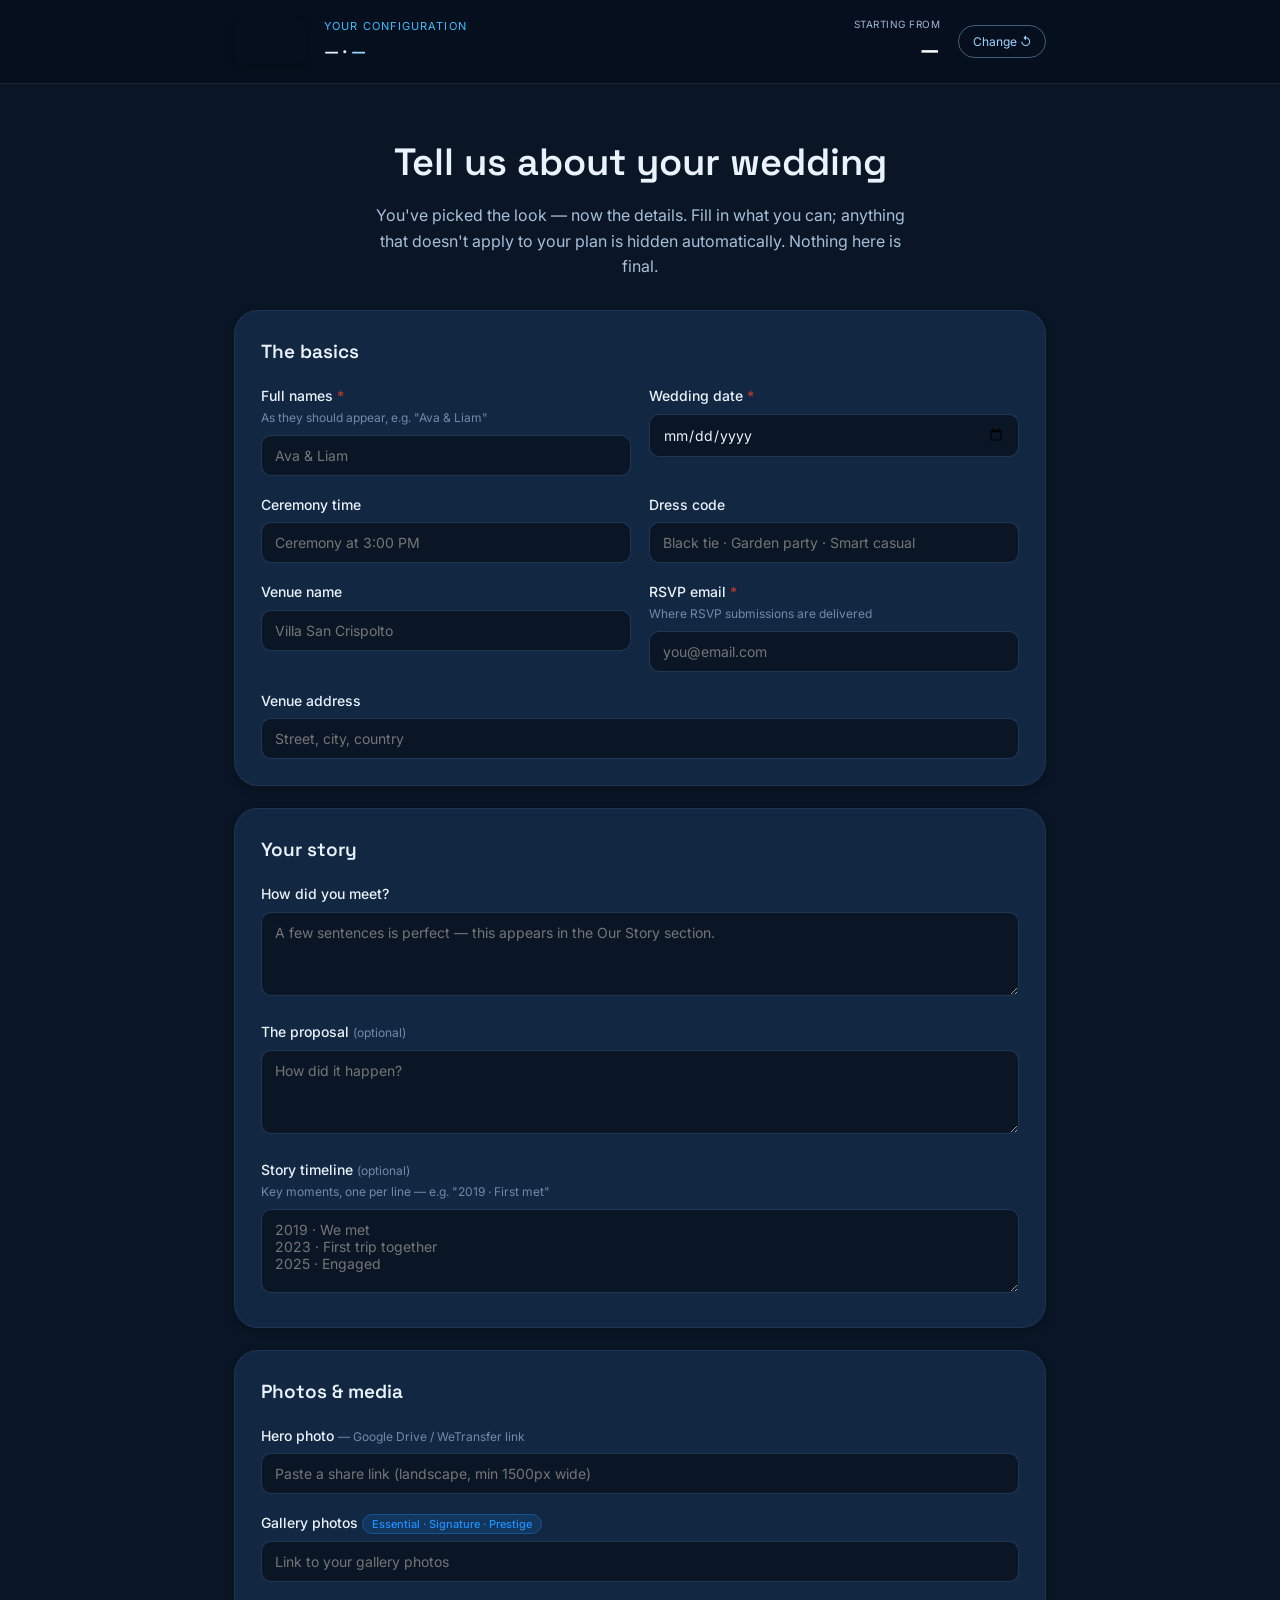
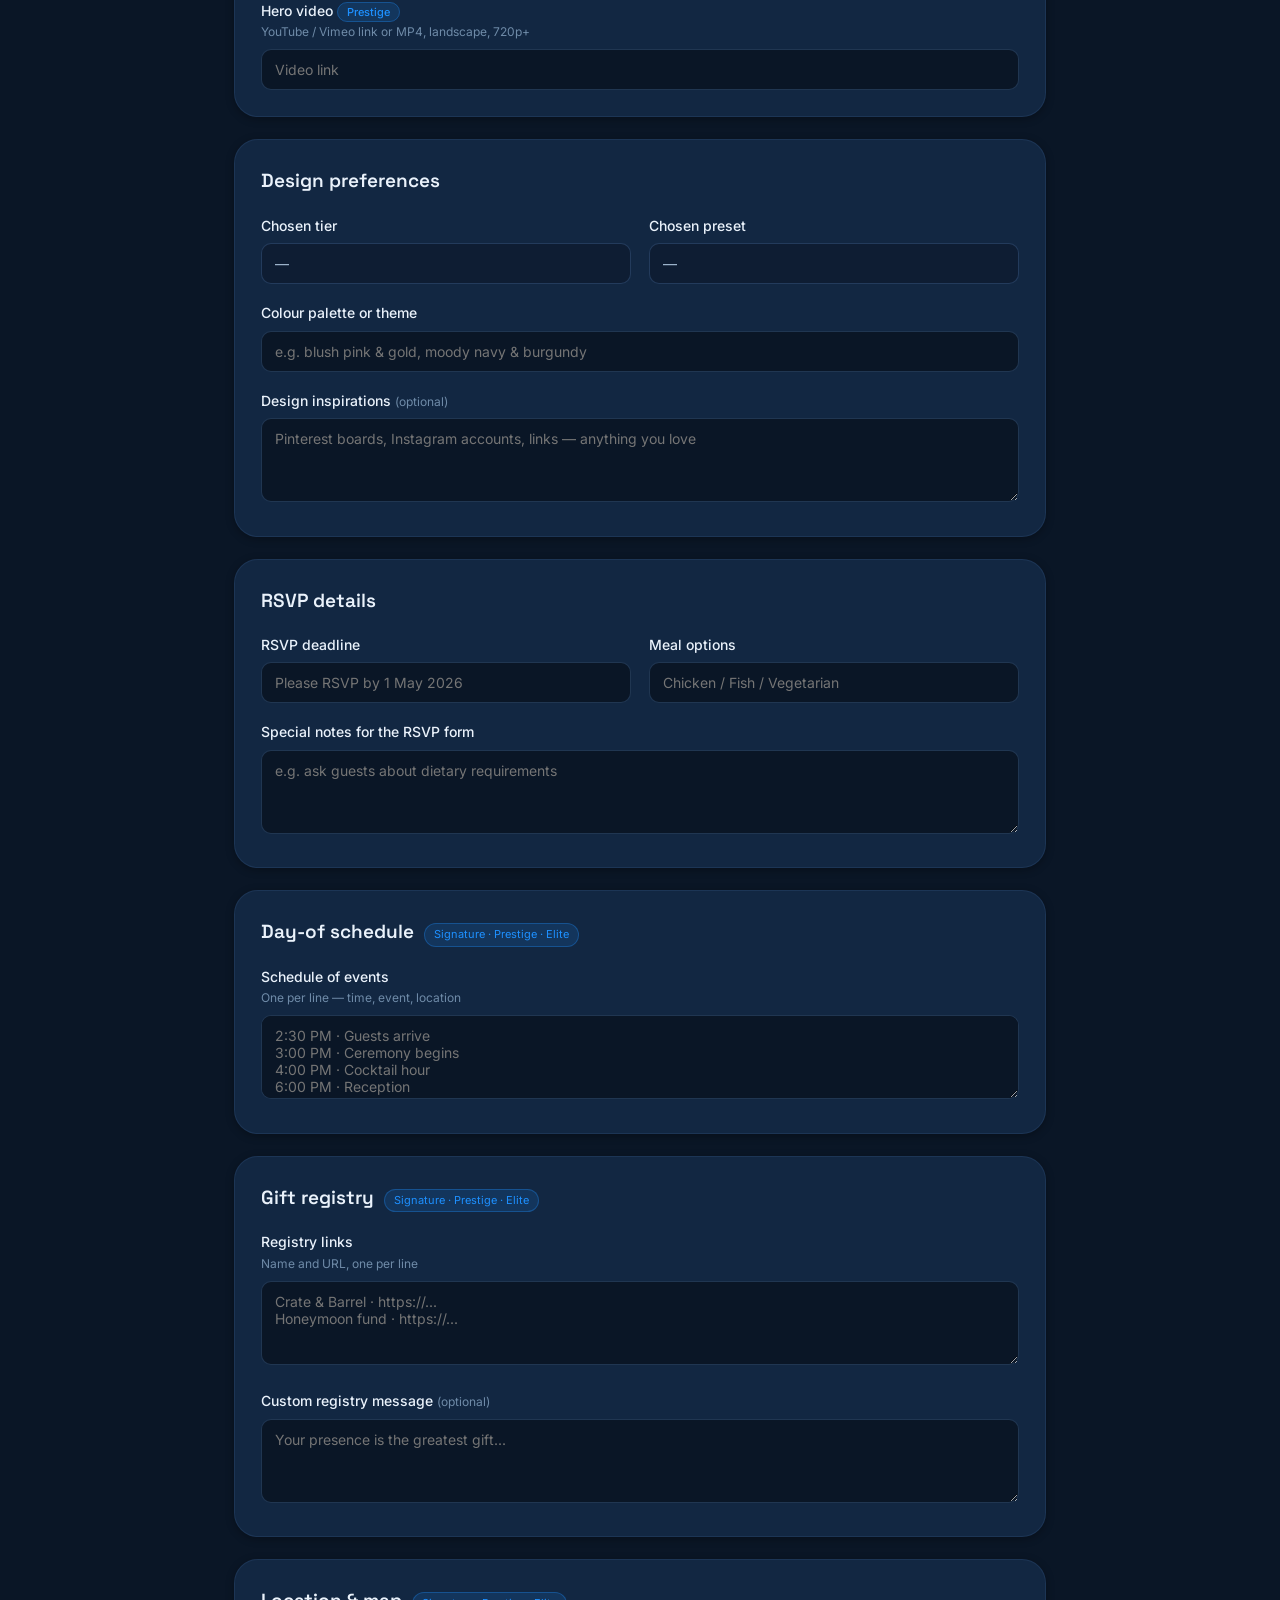
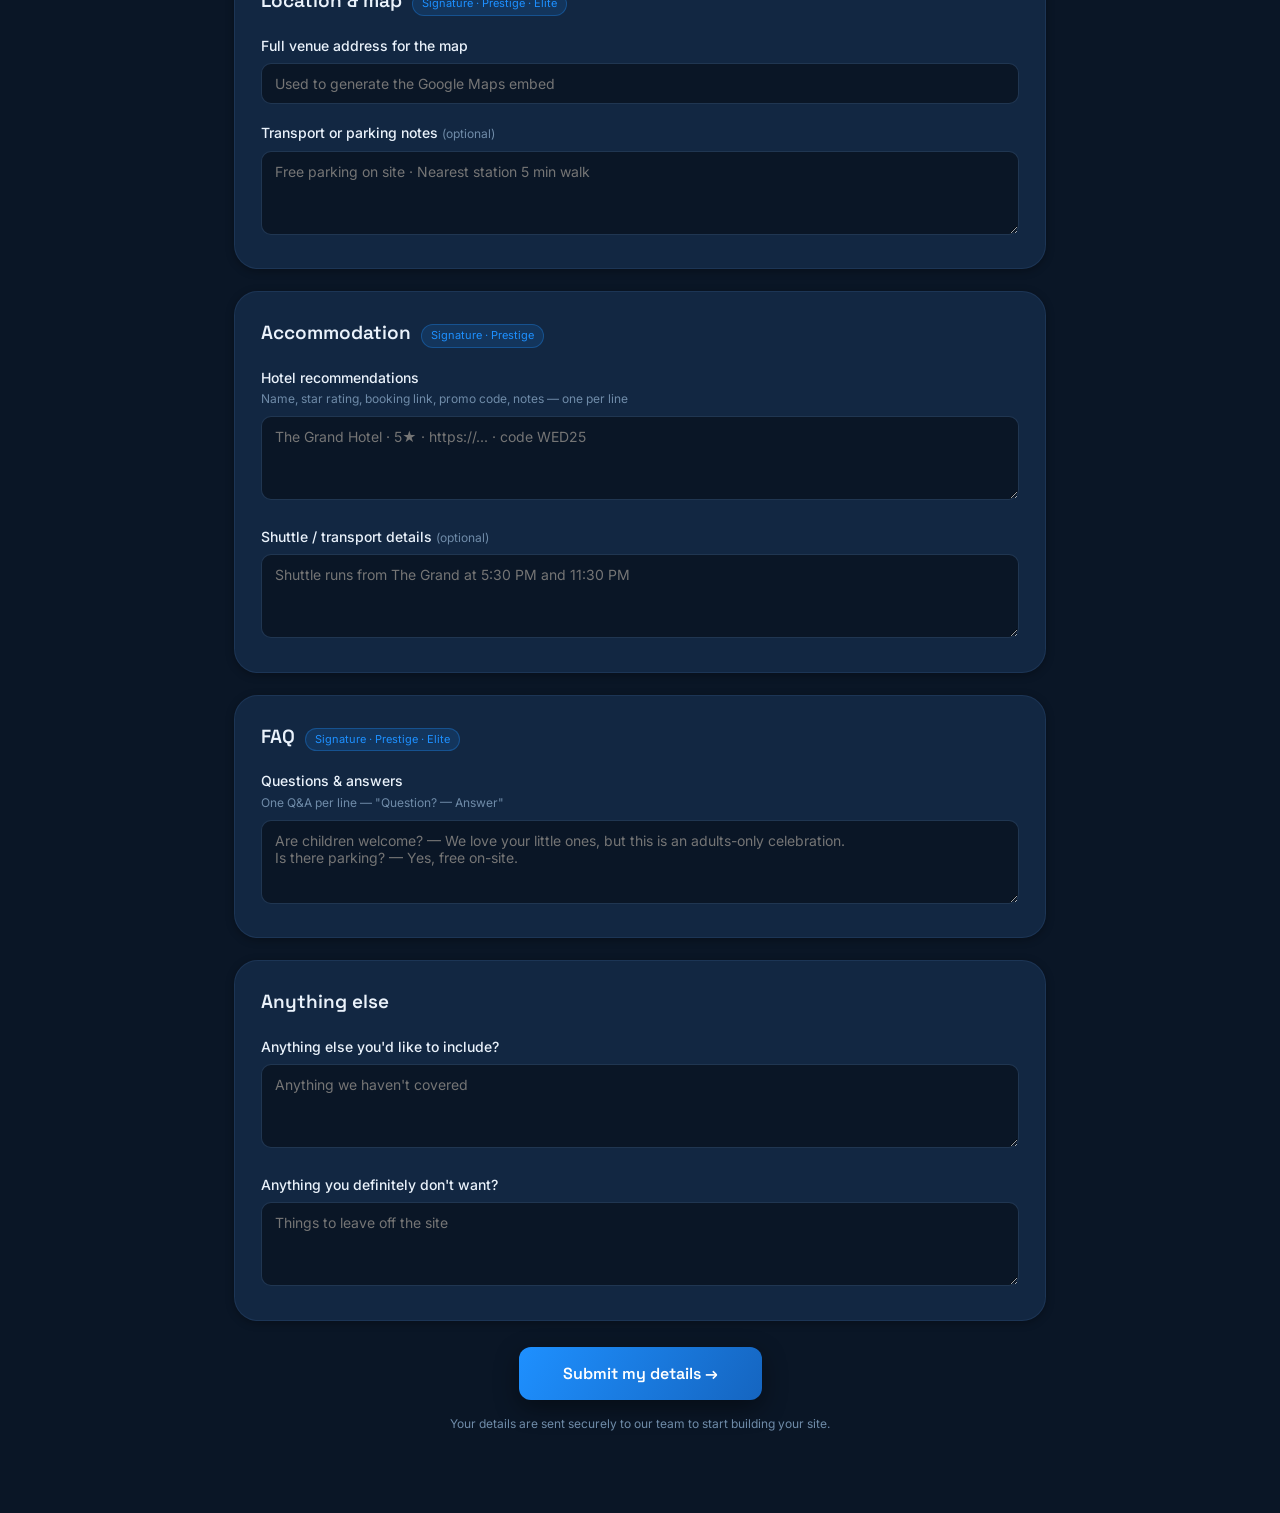
==== commit 452b7cae: "feat: adding onboarding submissions" ====
--- a/onboarding.html
+++ b/onboarding.html
@@ -207,17 +207,18 @@
 
   <div class="ob-actions">
     <button class="ob-submit" type="submit">Submit my details →</button>
-    <p class="ob-disclaimer">This is a preview of the onboarding flow — submissions aren't wired to the backend yet.</p>
+    <p class="ob-disclaimer">Your details are sent securely to our team to start building your site.</p>
   </div>
 </form>
 
 <!-- success state -->
 <div class="ob-done ob-wrap" id="ob-done">
   <h2>Got it — thank you! 🥂</h2>
-  <p>This is where the onboarding form will hand off to our backend. For now, your selections were captured in the page (open the console to see the payload). Next step: wiring this to email + the sites API.</p>
+  <p>Your details are in - we have everything we need to start. Our team will review them and reach out shortly with the next steps for your website.</p>
 </div>
 
 <!-- shared data: PRESETS + TIERS -->
+<script src="js/config.js"></script>
 <script src="js/presets.js"></script>
 <script>
   (function () {
@@ -263,15 +264,47 @@
 
     // scaffold submit
     var form = document.getElementById('ob-form');
-    form.addEventListener('submit', function (e) {
+    form.addEventListener('submit', async function (e) {
       e.preventDefault();
-      var data = Object.fromEntries(new FormData(form).entries());
-      data.__tier = tierId; data.__preset = presetId;
-      console.log('[Axerio onboarding] captured payload:', data);
-      form.style.display = 'none';
-      document.querySelector('.ob-head').style.display = 'none';
-      var done = document.getElementById('ob-done'); done.classList.add('show');
-      done.scrollIntoView({ behavior: 'smooth' });
+      var fd = Object.fromEntries(new FormData(form).entries());
+      var submitBtn = form.querySelector('.ob-submit');
+      var payload = {
+        tier:       tierId || '',
+        preset:     presetId || '',
+        presetName: presetName || '',
+        style:      preset ? preset.style : (params.get('style') || ''),
+        price:      price || '',
+        names:      (fd.names || '').trim(),
+        rsvpEmail:  (fd.rsvpEmail || '').trim(),
+        date:       fd.date || '',
+        details:    fd,
+      };
+      if (!payload.names) { alert('Please enter your full names before submitting.'); return; }
+
+      function showDone() {
+        form.style.display = 'none';
+        document.querySelector('.ob-head').style.display = 'none';
+        var done = document.getElementById('ob-done'); done.classList.add('show');
+        done.scrollIntoView({ behavior: 'smooth' });
+      }
+
+      var base = (window.SITE_CONFIG && window.SITE_CONFIG.api && window.SITE_CONFIG.api.baseUrl) || '';
+      if (!base) { console.log('[Axerio onboarding] captured payload:', payload); showDone(); return; }
+
+      if (submitBtn) { submitBtn.disabled = true; submitBtn.textContent = 'Submitting...'; }
+      try {
+        var res = await fetch(base.replace(/\/$/, '') + '/api/wedding/onboarding', {
+          method: 'POST',
+          headers: { 'Content-Type': 'application/json', 'Accept': 'application/json' },
+          body: JSON.stringify(payload),
+        });
+        if (!res.ok) throw new Error('status ' + res.status);
+        showDone();
+      } catch (err) {
+        console.error('[Axerio onboarding] submit failed:', err);
+        if (submitBtn) { submitBtn.disabled = false; submitBtn.textContent = 'Submit my details \u2192'; }
+        alert('Sorry - something went wrong submitting your details. Please try again, or email us directly.');
+      }
     });
   })();
 </script>
--- a/css/main.css
+++ b/css/main.css
@@ -7,34 +7,34 @@
 
 /* ── DESIGN TOKENS ─────────────────────────────────────────── */
 :root {
-  /* backgrounds */
-  --bg:       #F4F8FC;
-  --bg-alt:   #EBF3FA;
-  --bg-card:  #FFFFFF;
+  /* backgrounds — deep navy dark theme */
+  --bg:       #0A1626;                     /* page base — deep navy      */
+  --bg-alt:   #0E1D33;                     /* alt sections — a touch up  */
+  --bg-card:  #122742;                     /* raised card surface        */
 
   /* logo colours */
   --terra:         #1E90FF;               /* electric blue  — logo dot  */
-  --terra-soft:    rgba(30,144,255,0.08);
-  --terra-border:  rgba(30,144,255,0.22);
+  --terra-soft:    rgba(30,144,255,0.14);
+  --terra-border:  rgba(30,144,255,0.32);
   --burgundy:      #1565C0;               /* deep blue  — logo gBlue    */
   --copper:        #3BBFFF;               /* sky blue   — logo gBlue hi */
-  --espresso:      #071428;
-  --dark:          #071428;               /* deep navy  — nav / footer  */
-
-  /* text */
-  --text-1:   #0D1B2A;
-  --text-2:   #3A5470;
-  --text-3:   #7A9BB5;
-
-  /* borders */
-  --border:        rgba(30,144,255,0.10);
-  --border-med:    rgba(30,144,255,0.18);
-  --border-strong: rgba(30,144,255,0.35);
-
-  /* shadows */
-  --shadow-sm: 0 2px  8px rgba(7,20,40,0.07);
-  --shadow-md: 0 4px 20px rgba(7,20,40,0.10);
-  --shadow-lg: 0 8px 40px rgba(7,20,40,0.16);
+  --espresso:      #060F1E;
+  --dark:          #060F1E;               /* darkest navy — nav / footer */
+
+  /* text — light on dark */
+  --text-1:   #EAF2FB;
+  --text-2:   #A7BFD8;
+  --text-3:   #6F8BA8;
+
+  /* borders — cool blue-tinted on dark */
+  --border:        rgba(120,180,255,0.10);
+  --border-med:    rgba(120,180,255,0.20);
+  --border-strong: rgba(120,180,255,0.38);
+
+  /* shadows — deeper for dark surfaces */
+  --shadow-sm: 0 2px  8px rgba(0,0,0,0.30);
+  --shadow-md: 0 8px 24px rgba(0,0,0,0.42);
+  --shadow-lg: 0 16px 48px rgba(0,0,0,0.55);
 
   --radius:    16px;
   --radius-lg: 24px;
@@ -111,11 +111,11 @@
 
 .btn-primary {
   display: inline-flex; align-items: center; gap: 8px;
-  background: var(--dark); color: #fff; font-weight: 600; font-size: 0.95rem;
+  background: linear-gradient(135deg, var(--terra), var(--burgundy)); color: #fff; font-weight: 600; font-size: 0.95rem;
   padding: 14px 32px; border-radius: 12px; text-decoration: none;
-  box-shadow: var(--shadow-md); transition: background 0.2s, transform 0.2s, box-shadow 0.2s;
-}
-.btn-primary:hover { background: var(--burgundy); transform: translateY(-2px); box-shadow: var(--shadow-lg); }
+  box-shadow: var(--shadow-md), 0 0 0 1px rgba(30,144,255,0.25); transition: filter 0.2s, transform 0.2s, box-shadow 0.2s;
+}
+.btn-primary:hover { filter: brightness(1.1); transform: translateY(-2px); box-shadow: var(--shadow-lg), 0 0 24px rgba(30,144,255,0.35); }
 
 .btn-ghost {
   display: inline-flex; align-items: center; gap: 8px;
@@ -123,7 +123,7 @@
   padding: 14px 28px; border-radius: 12px; text-decoration: none;
   border: 0.5px solid var(--border-med); transition: color 0.2s, border-color 0.2s, background 0.2s;
 }
-.btn-ghost:hover { color: var(--dark); border-color: var(--border-strong); background: rgba(30,144,255,0.05); }
+.btn-ghost:hover { color: var(--text-1); border-color: var(--border-strong); background: rgba(30,144,255,0.10); }
 
 .hero-visual { position: relative; display: flex; justify-content: center; align-items: center; }
 .orb { position: absolute; border-radius: 50%; pointer-events: none; filter: blur(80px); z-index: -1; }
@@ -162,7 +162,7 @@
 .stats-grid { max-width: 1200px; margin: 0 auto; display: grid; grid-template-columns: repeat(4,1fr); background: var(--bg-card); border: 0.5px solid var(--border-med); border-radius: var(--radius-lg); box-shadow: var(--shadow-md); overflow: hidden; }
 .stat-item { padding: 28px 24px; text-align: center; border-right: 0.5px solid var(--border); }
 .stat-item:last-child { border-right: none; }
-.stat-value { font-family: "Space Grotesk", sans-serif; font-size: clamp(1.8rem,3vw,2.4rem); font-weight: 700; color: var(--dark); display: block; margin-bottom: 4px; }
+.stat-value { font-family: "Space Grotesk", sans-serif; font-size: clamp(1.8rem,3vw,2.4rem); font-weight: 700; color: var(--text-1); display: block; margin-bottom: 4px; }
 .stat-label { font-size: 0.78rem; color: var(--text-3); font-weight: 500; text-transform: uppercase; letter-spacing: 0.8px; }
 
 /* ── SECTIONS ──────────────────────────────────────────────── */
@@ -187,7 +187,7 @@
 #process .process-grid { max-width: 1200px; margin: 60px auto 0; display: grid; grid-template-columns: repeat(4,1fr); gap: 24px; position: relative; }
 #process .process-grid::before { content: ""; position: absolute; top: 32px; left: 10%; right: 10%; height: 0.5px; background: linear-gradient(90deg,transparent,var(--terra),transparent); opacity: 0.3; }
 .process-step { text-align: center; padding: 0 16px; position: relative; }
-.step-number { width: 64px; height: 64px; border-radius: 50%; background: var(--dark); color: #fff; display: flex; align-items: center; justify-content: center; font-family: "Space Grotesk", sans-serif; font-size: 1.4rem; font-weight: 700; margin: 0 auto 20px; box-shadow: var(--shadow-md); }
+.step-number { width: 64px; height: 64px; border-radius: 50%; background: linear-gradient(135deg, var(--terra), var(--burgundy)); color: #fff; display: flex; align-items: center; justify-content: center; font-family: "Space Grotesk", sans-serif; font-size: 1.4rem; font-weight: 700; margin: 0 auto 20px; box-shadow: var(--shadow-md), 0 0 20px rgba(30,144,255,0.25); }
 .step-title { font-family: "Space Grotesk", sans-serif; font-size: 1rem; font-weight: 600; color: var(--text-1); margin-bottom: 10px; }
 .step-desc { font-size: 0.85rem; color: var(--text-2); line-height: 1.65; }
 
@@ -200,7 +200,7 @@
 .phase-card.upcoming { border-color: var(--border); }
 .phase-card.upcoming::before { content: ""; position: absolute; top: 0; left: 0; right: 0; height: 3px; background: var(--bg-alt); }
 .phase-label { font-size: 0.72rem; font-weight: 700; letter-spacing: 1.5px; text-transform: uppercase; margin-bottom: 16px; }
-.phase-label.live   { color: #1565C0; }
+.phase-label.live   { color: var(--copper); }
 .phase-label.coming { color: var(--text-3); }
 .phase-title { font-family: "Space Grotesk", sans-serif; font-size: 1.5rem; font-weight: 700; color: var(--text-1); margin-bottom: 12px; }
 .phase-desc { font-size: 0.92rem; color: var(--text-2); line-height: 1.7; margin-bottom: 24px; }
@@ -219,7 +219,7 @@
 .review-stars { color: var(--copper); font-size: 1rem; letter-spacing: 2px; margin-bottom: 16px; }
 .review-quote { font-size: 0.92rem; color: var(--text-2); line-height: 1.75; margin-bottom: 24px; font-style: italic; }
 .review-author { display: flex; align-items: center; gap: 12px; }
-.review-avatar { width: 40px; height: 40px; border-radius: 50%; background: var(--dark); color: #fff; display: flex; align-items: center; justify-content: center; font-weight: 700; font-size: 0.85rem; }
+.review-avatar { width: 40px; height: 40px; border-radius: 50%; background: linear-gradient(135deg, var(--terra), var(--burgundy)); color: #fff; display: flex; align-items: center; justify-content: center; font-weight: 700; font-size: 0.85rem; }
 .review-name { font-size: 0.9rem; font-weight: 600; color: var(--text-1); }
 .review-role { font-size: 0.75rem; color: var(--text-3); }
 
@@ -228,7 +228,7 @@
 .contact-inner { max-width: 1200px; margin: 0 auto; display: grid; grid-template-columns: 1fr 1fr; gap: 80px; align-items: start; }
 .contact-info .info-links { margin-top: 32px; display: flex; flex-direction: column; gap: 16px; align-items: flex-start; }
 .info-link { display: flex; align-items: center; gap: 14px; text-decoration: none; color: var(--text-2); font-size: 0.92rem; transition: color 0.2s; }
-.info-link:hover { color: var(--dark); }
+.info-link:hover { color: var(--text-1); }
 .info-icon { width: 40px; height: 40px; border-radius: 10px; background: var(--bg-card); border: 0.5px solid var(--border-med); box-shadow: var(--shadow-sm); display: flex; align-items: center; justify-content: center; font-size: 1.1rem; flex-shrink: 0; }
 .contact-form-wrap { background: var(--bg-card); border: 0.5px solid var(--border-med); border-radius: var(--radius-lg); padding: 40px 36px; box-shadow: var(--shadow-md); }
 .form-row { margin-bottom: 20px; }
@@ -239,11 +239,11 @@
 .form-row select option { background: var(--bg-card); color: var(--text-1); }
 .form-row textarea { resize: vertical; min-height: 120px; }
 .form-grid { display: grid; grid-template-columns: 1fr 1fr; gap: 16px; }
-.btn-submit { width: 100%; background: var(--dark); color: #fff; font-family: "Inter",sans-serif; font-weight: 600; font-size: 0.95rem; padding: 14px 24px; border-radius: 12px; border: none; cursor: pointer; box-shadow: var(--shadow-md); transition: background 0.2s, transform 0.15s; }
-.btn-submit:hover { background: var(--burgundy); transform: translateY(-1px); }
+.btn-submit { width: 100%; background: linear-gradient(135deg, var(--terra), var(--burgundy)); color: #fff; font-family: "Inter",sans-serif; font-weight: 600; font-size: 0.95rem; padding: 14px 24px; border-radius: 12px; border: none; cursor: pointer; box-shadow: var(--shadow-md); transition: filter 0.2s, transform 0.15s, box-shadow 0.2s; }
+.btn-submit:hover { filter: brightness(1.1); transform: translateY(-1px); box-shadow: var(--shadow-lg), 0 0 24px rgba(30,144,255,0.3); }
 #form-status { margin-top: 14px; font-size: 0.85rem; text-align: center; min-height: 20px; }
-#form-status.success { color: #1565C0; }
-#form-status.error   { color: #C0282A; }
+#form-status.success { color: var(--copper); }
+#form-status.error   { color: #FF6B6B; }
 
 /* ── FOOTER ────────────────────────────────────────────────── */
 footer { position: relative; z-index: 1; background: var(--dark); padding: 60px 24px 32px; }
--- a/css/presets.css
+++ b/css/presets.css
@@ -64,8 +64,8 @@
 }
 .tier-card:hover { transform: translateY(-3px); box-shadow: var(--shadow-md); border-color: var(--border-strong); }
 .tier-card.active {
-  border-color: var(--terra); box-shadow: 0 0 0 3px var(--terra-soft), var(--shadow-md);
-  background: linear-gradient(180deg, #fff, var(--terra-soft));
+  border-color: var(--terra); box-shadow: 0 0 0 3px var(--terra-soft), 0 0 28px rgba(30,144,255,0.20), var(--shadow-md);
+  background: linear-gradient(180deg, var(--bg-card), rgba(30,144,255,0.10));
 }
 .tier-card-top { display: flex; justify-content: space-between; align-items: baseline; gap: 8px; }
 .tier-name { font-family: "Space Grotesk", sans-serif; font-weight: 600; font-size: 18px; color: var(--text-1); }
@@ -170,10 +170,11 @@
 @keyframes pbPop { from { opacity: 0; transform: translateY(14px) scale(.98); } to { opacity: 1; transform: none; } }
 .preview-close {
   position: absolute; top: 12px; right: 14px; z-index: 5; cursor: pointer;
-  width: 34px; height: 34px; border-radius: 50%; border: none; font-size: 22px; line-height: 1;
-  color: var(--text-1); background: rgba(255,255,255,0.85); box-shadow: var(--shadow-sm);
-}
-.preview-close:hover { background: #fff; color: var(--terra); }
+  width: 34px; height: 34px; border-radius: 50%; border: 1px solid var(--border-med); font-size: 22px; line-height: 1;
+  color: var(--text-1); background: rgba(10,22,38,0.82); backdrop-filter: blur(6px); box-shadow: var(--shadow-sm);
+  transition: color .18s, background .18s, border-color .18s;
+}
+.preview-close:hover { background: var(--bg-card); color: var(--terra); border-color: var(--terra-border); }
 .preview-body {
   display: grid; grid-template-columns: 1.15fr 0.85fr; gap: 0; max-height: 92vh; overflow: auto;
 }
@@ -218,7 +219,7 @@
 .mk-sec-list { display: flex; flex-wrap: wrap; gap: 6px; margin-bottom: 18px; }
 .mk-sec { font-family: "Inter", sans-serif; font-size: 11px; border: 1px solid; border-radius: 999px; padding: 3px 10px; background: var(--bg-alt); }
 .mk-palette { display: flex; gap: 8px; margin-bottom: 22px; }
-.mk-palette span { width: 30px; height: 30px; border-radius: 8px; box-shadow: inset 0 0 0 1px rgba(0,0,0,0.08); }
+.mk-palette span { width: 30px; height: 30px; border-radius: 8px; box-shadow: inset 0 0 0 1px rgba(255,255,255,0.14); }
 .mk-proceed {
   width: 100%; cursor: pointer; font-family: "Space Grotesk", sans-serif; font-size: 15px; font-weight: 600;
   color: #fff; border: none; border-radius: 12px; padding: 15px; transition: transform .15s, box-shadow .2s;
